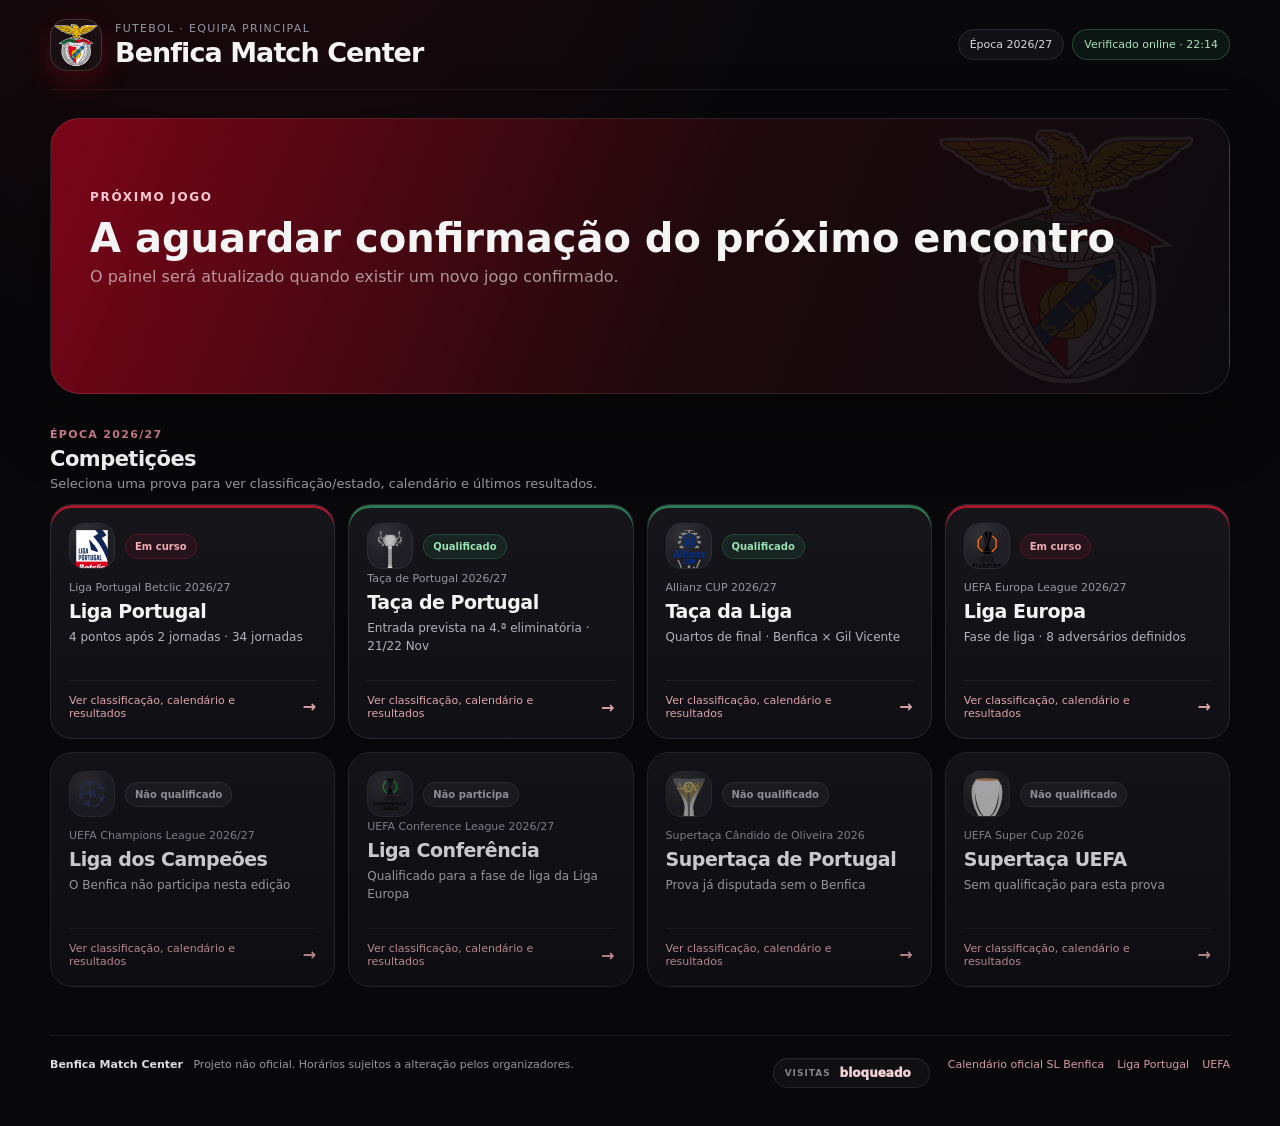
==== index.html @ e9231e80 "Ativa explicação do formato da Liga Europa" ====
<!doctype html>
<html lang="pt-PT">
<head>
  <meta charset="utf-8" />
  <meta name="viewport" content="width=device-width, initial-scale=1" />
  <meta name="theme-color" content="#b20d20" />
  <meta name="description" content="Próximo jogo, competições, classificações, calendários e resultados do SL Benfica." />
  <title>Benfica Match Center</title>
  <link rel="manifest" href="manifest.webmanifest" />
  <link rel="icon" href="icons/benfica-crest.svg" type="image/svg+xml" />
  <link rel="stylesheet" href="styles.css?v=26-europa-format" />
  <!-- GoatCounter: analytics + contador de visitas -->
  <script data-goatcounter="https://pajogusi.goatcounter.com/count" async src="https://gc.zgo.at/count.js"></script>
</head>
<body>
  <div class="app-shell">
    <header class="topbar">
      <button class="brand brand-button" id="homeButton" type="button" aria-label="Voltar ao início">
        <span class="brand-mark" aria-hidden="true"><img src="icons/benfica-crest.svg" alt="" /></span>
        <span class="brand-copy">
          <span class="eyebrow">Futebol · Equipa Principal</span>
          <strong>Benfica Match Center</strong>
        </span>
      </button>
      <div class="header-actions">
        <span class="season-chip">Época 2026/27</span>
        <span class="status-chip" id="dataStatus">Dados verificados · 28/08/2026</span>
      </div>
    </header>

    <main>
      <section id="homeView">
        <section id="nextMatchHero" class="hero-card" aria-live="polite"></section>

        <div class="section-head competition-heading">
          <div>
            <span class="section-kicker">Época 2026/27</span>
            <h2>Competições</h2>
            <p>Seleciona uma prova para ver classificação/estado, calendário e últimos resultados.</p>
          </div>
        </div>
        <section id="competitionGrid" class="competition-grid" aria-label="Competições do Benfica"></section>
      </section>

      <section id="competitionView" class="competition-view hidden" aria-live="polite">
        <button id="backButton" class="back-button" type="button">← Todas as competições</button>
        <section id="competitionHeader" class="competition-detail-header"></section>
        <nav id="detailTabs" class="detail-tabs" aria-label="Detalhes da competição">
          <button class="detail-tab active" data-detail="status" type="button">Classificação / Estado</button>
          <button class="detail-tab" data-detail="calendar" type="button">Calendário e resultados</button>
        </nav>
        <section id="competitionDetailRoot" class="detail-root"></section>
      </section>
    </main>

    <footer>
      <div>
        <strong>Benfica Match Center</strong>
        <span>Projeto não oficial. Horários sujeitos a alteração pelos organizadores.</span>
      </div>
      <div class="goatcounter-box" aria-label="Contador de visitas">
        <span class="goatcounter-label">Visitas</span>
        <strong id="goatcounter-visits" class="goatcounter-value" aria-live="polite">—</strong>
      </div>
<div class="footer-links">
        <a href="https://www.slbenfica.pt/pt-pt/futebol/calendario" target="_blank" rel="noreferrer">Calendário oficial SL Benfica</a>
        <a href="https://www.ligaportugal.pt/" target="_blank" rel="noreferrer">Liga Portugal</a>
        <a href="https://pt.uefa.com/" target="_blank" rel="noreferrer">UEFA</a>
      </div>
    </footer>
  </div>

  <script src="app.js?v=26-europa-format"></script>
  <script>
    // Canal TV confirmado em Portugal.
    (function () {
      if (typeof matches === 'undefined' || typeof renderHero !== 'function') return;

      const aarhus = matches.find(function (m) { return m.id === 'uel-2708'; });
      if (aarhus) {
        aarhus.tvPT = 'SPORT TV 5';
        aarhus.tvChecked = '26/08/2026';
        aarhus.tvSource = 'SPORT TV';
      }

      const estoril = matches.find(function (m) {
        return m.competition === 'liga' && m.date === '2026-08-31' && m.home === BENFICA;
      });
      if (estoril) {
        estoril.tvPT = 'BTV';
        estoril.tvChecked = '23/08/2026';
        estoril.tvSource = 'SL Benfica';
      }

      tvChannel = function (m) {
        return m.tvPT || m.tv || 'Por confirmar';
      };

      renderHero();
    })();
  </script>
  <script>
    (function () {
      const el = document.getElementById('goatcounter-visits');
      if (!el) return;

      const cacheKey = 'benfica-match-center-visits';
      const path = '/benfica-match-center/';
      const endpoint =
        'https://pajogusi.goatcounter.com/counter/' +
        encodeURIComponent(path) +
        '.json';

      let cached = '';
      try {
        cached = window.localStorage.getItem(cacheKey) || '';
      } catch (error) {
        cached = '';
      }

      if (cached) el.textContent = cached;

      fetch(endpoint, { cache: 'no-store' })
        .then(function (response) {
          if (!response.ok) throw new Error('GoatCounter ' + response.status);
          return response.json();
        })
        .then(function (data) {
          const count = data && data.count ? String(data.count) : '';
          if (!count) throw new Error('GoatCounter sem contagem');

          el.textContent = count;
          el.removeAttribute('title');
          el.setAttribute('aria-label', count + ' visitas');

          try {
            window.localStorage.setItem(cacheKey, count);
          } catch (error) {
            // O contador continua visível mesmo sem armazenamento local.
          }
        })
        .catch(function () {
          if (!cached) {
            el.textContent = 'bloqueado';
            el.setAttribute(
              'title',
              'O bloqueio de privacidade impediu a leitura do contador.'
            );
            el.setAttribute('aria-label', 'Contador bloqueado pelo navegador');
          }
        });
    })();
  </script>
</body>
</html>
---- styles.css ----
:root {
  color-scheme: dark;
  --bg: #08080a;
  --panel: #121216;
  --panel-2: #17171c;
  --line: #29292f;
  --text: #f4f4f5;
  --muted: #97979f;
  --red: #d71932;
  --red-2: #a80d22;
  --green: #40c97c;
  --amber: #e1ad43;
  --shadow: 0 24px 70px rgba(0,0,0,.34);
}
* { box-sizing: border-box; }
html { scroll-behavior: smooth; }
body { margin: 0; min-height: 100vh; background: radial-gradient(circle at 20% -15%, rgba(142,4,26,.18), transparent 34rem), var(--bg); color: var(--text); font-family: Inter, ui-sans-serif, system-ui, -apple-system, BlinkMacSystemFont, "Segoe UI", sans-serif; }
button, input, select { font: inherit; }
button { color: inherit; }
.app-shell { width: min(1180px, calc(100% - 34px)); margin: 0 auto; }
.hidden { display: none !important; }

.topbar { min-height: 90px; display: flex; align-items: center; justify-content: space-between; gap: 18px; border-bottom: 1px solid rgba(255,255,255,.07); }
.brand-button { border: 0; background: transparent; padding: 0; cursor: pointer; }
.brand { display: flex; gap: 13px; align-items: center; text-align: left; }
.brand-mark { width: 52px; height: 52px; border-radius: 17px; display: grid; place-items: center; font-weight: 950; font-size: 27px; background: linear-gradient(145deg, #e31b37, #970a1b); box-shadow: 0 10px 28px rgba(215,25,50,.26); border: 1px solid rgba(255,255,255,.16); }
.brand-copy { display: grid; gap: 2px; }
.brand-copy strong { font-size: clamp(19px,2.2vw,27px); letter-spacing: -.035em; }
.eyebrow { color: var(--muted); font-size: 11px; text-transform: uppercase; letter-spacing: .12em; }
.header-actions { display: flex; align-items: center; gap: 8px; }
.season-chip, .status-chip { border-radius: 999px; padding: 8px 11px; font-size: 11px; white-space: nowrap; border: 1px solid var(--line); background: var(--panel); color: #d8d8dd; }
.status-chip { color: #a9dfbd; background: rgba(64,201,124,.08); border-color: rgba(64,201,124,.2); }

main { padding: 28px 0 48px; min-height: 72vh; }
.hero-card { position: relative; overflow: hidden; min-height: 276px; border-radius: 30px; padding: clamp(22px,4vw,39px); border: 1px solid rgba(255,255,255,.1); background: linear-gradient(112deg, rgba(125,5,24,.98), rgba(31,9,14,.96) 55%, rgba(11,11,14,.98)); box-shadow: var(--shadow); }
.hero-card::after { content: "B"; position: absolute; right: 2%; top: -38%; font-size: min(42vw,410px); font-weight: 950; color: rgba(255,255,255,.035); line-height: 1; pointer-events: none; }
.hero-topline { position: relative; z-index: 1; display: flex; justify-content: space-between; align-items: center; gap: 12px; }
.hero-kicker { color: #ffc8d0; text-transform: uppercase; letter-spacing: .14em; font-size: 12px; font-weight: 850; }
.hero-comp-link { border: 1px solid rgba(255,255,255,.14); background: rgba(255,255,255,.07); color: #f5d5da; padding: 8px 11px; border-radius: 999px; cursor: pointer; font-size: 12px; font-weight: 750; }
.hero-main { position: relative; z-index: 1; display: grid; grid-template-columns: 1fr auto 1fr; align-items: center; gap: 24px; margin-top: 28px; }
.hero-team span { display: block; margin-bottom: 7px; color: #d6c6c9; text-transform: uppercase; letter-spacing: .08em; font-size: 11px; }
.hero-team strong { display: block; font-size: clamp(25px,4.2vw,43px); line-height: 1.02; letter-spacing: -.045em; }
.hero-team.away { text-align: right; }
.hero-vs { width: 65px; height: 65px; border-radius: 50%; display: grid; place-items: center; font-weight: 950; background: rgba(255,255,255,.09); border: 1px solid rgba(255,255,255,.14); }
.hero-info { position: relative; z-index: 1; display: flex; flex-wrap: wrap; gap: 8px; margin-top: 28px; }
.hero-pill { padding: 9px 12px; border-radius: 999px; border: 1px solid rgba(255,255,255,.12); background: rgba(0,0,0,.18); color: #e8dfe1; font-size: 12px; }

.section-head { display: flex; align-items: end; justify-content: space-between; gap: 18px; margin: 30px 0 13px; }
.competition-heading { margin-top: 34px; }
.section-kicker, .panel-kicker { display: block; color: #d98290; text-transform: uppercase; letter-spacing: .12em; font-size: 11px; font-weight: 800; margin-bottom: 6px; }
.section-head h2 { margin: 0; font-size: 21px; letter-spacing: -.025em; }
.section-head p { margin: 5px 0 0; color: var(--muted); font-size: 13px; }

.competition-grid { display: grid; grid-template-columns: repeat(4,1fr); gap: 13px; }
.competition-card { min-height: 235px; border: 1px solid var(--line); border-radius: 22px; background: linear-gradient(180deg,#15151a,#101014); padding: 18px; text-align: left; cursor: pointer; display: flex; flex-direction: column; justify-content: space-between; transition: transform .18s ease, border-color .18s ease, background .18s ease; }
.competition-card:hover { transform: translateY(-3px); border-color: #46464e; background: #17171d; }
.competition-card.active { box-shadow: inset 0 3px 0 rgba(215,25,50,.75); }
.competition-card.qualified { box-shadow: inset 0 3px 0 rgba(64,201,124,.55); }
.competition-card.pending { box-shadow: inset 0 3px 0 rgba(225,173,67,.55); }
.competition-card.out { opacity: .82; }
.competition-card-top { display: flex; align-items: center; justify-content: space-between; gap: 10px; }
.comp-icon, .detail-icon { width: 46px; height: 46px; border-radius: 15px; display: grid; place-items: center; background: #202026; border: 1px solid #2d2d34; font-size: 21px; }
.status-badge { display: inline-flex; width: fit-content; padding: 6px 9px; border-radius: 999px; font-size: 10px; font-weight: 850; border: 1px solid rgba(215,25,50,.24); color: #efabb5; background: rgba(215,25,50,.10); }
.status-badge.qualified { color: #98e2b4; background: rgba(64,201,124,.09); border-color: rgba(64,201,124,.22); }
.status-badge.pending { color: #e8ca8d; background: rgba(225,173,67,.09); border-color: rgba(225,173,67,.22); }
.status-badge.out { color: #aaaab1; background: rgba(150,150,160,.08); border-color: rgba(150,150,160,.18); }
.comp-subtitle { display: block; margin-bottom: 6px; color: var(--muted); font-size: 11px; }
.competition-card h3 { margin: 0; font-size: 19px; letter-spacing: -.025em; }
.competition-card p { margin: 7px 0 0; color: #b3b3ba; font-size: 12px; line-height: 1.45; }
.card-link { display: flex; align-items: center; justify-content: space-between; gap: 10px; color: #e0a4ad; font-size: 11px; margin-top: 22px; border-top: 1px solid rgba(255,255,255,.06); padding-top: 13px; }
.card-link b { font-size: 16px; }

.back-button { border: 0; background: transparent; color: #dca1aa; padding: 0; margin: 0 0 18px; cursor: pointer; font-weight: 750; font-size: 13px; }
.competition-detail-header { display: grid; grid-template-columns: auto 1fr auto; align-items: center; gap: 18px; padding: 23px; border: 1px solid var(--line); border-radius: 23px; background: var(--panel); }
.detail-icon { width: 58px; height: 58px; font-size: 27px; }
.detail-title-copy > span { color: var(--muted); font-size: 11px; }
.detail-title-copy h1 { margin: 3px 0 9px; font-size: clamp(25px,4vw,37px); letter-spacing: -.045em; }
.detail-status-line { display: flex; align-items: center; gap: 10px; color: #aaaab2; font-size: 12px; flex-wrap: wrap; }
.source-button { text-decoration: none; color: #ddd; border: 1px solid var(--line); border-radius: 12px; padding: 10px 12px; background: #18181d; font-size: 11px; white-space: nowrap; }
.source-button:hover { border-color: #45454d; }
.detail-tabs { display: flex; gap: 8px; margin: 17px 0 0; overflow-x: auto; scrollbar-width: none; }
.detail-tabs::-webkit-scrollbar { display:none; }
.detail-tab { border: 1px solid transparent; background: transparent; color: var(--muted); border-radius: 12px; padding: 10px 13px; cursor: pointer; font-weight: 750; font-size: 12px; white-space: nowrap; }
.detail-tab.active { color: white; background: #18181d; border-color: var(--line); }
.detail-root { margin-top: 5px; }

.status-panel { margin-top: 18px; border-radius: 21px; padding: 22px; border: 1px solid var(--line); background: linear-gradient(120deg,rgba(215,25,50,.08),#121216 52%); }
.status-panel.qualified { background: linear-gradient(120deg,rgba(64,201,124,.07),#121216 52%); }
.status-panel.pending { background: linear-gradient(120deg,rgba(225,173,67,.07),#121216 52%); }
.status-panel.out { background: linear-gradient(120deg,rgba(150,150,160,.05),#121216 52%); }
.status-panel h2 { margin: 0; font-size: 22px; }
.status-panel p { margin: 8px 0 0; color: #b8b8bf; line-height: 1.55; font-size: 13px; max-width: 850px; }

.table-wrap { overflow-x: auto; border: 1px solid var(--line); border-radius: 18px; background: var(--panel); }
.standings-table { width: 100%; border-collapse: collapse; min-width: 720px; }
.standings-table th, .standings-table td { padding: 11px 12px; border-bottom: 1px solid rgba(255,255,255,.055); text-align: center; font-size: 12px; }
.standings-table th { color: var(--muted); font-size: 10px; text-transform: uppercase; letter-spacing: .06em; background: #0f0f13; }
.standings-table th:nth-child(2), .standings-table td:nth-child(2) { text-align: left; }
.standings-table tbody tr:last-child td { border-bottom: 0; }
.standings-table .benfica-row { background: rgba(215,25,50,.10); }
.standings-table .benfica-row td:nth-child(2) { color: white; font-weight: 900; }

.stage-list { display: grid; gap: 9px; }
.stage-row { display: grid; grid-template-columns: 38px 1fr; gap: 12px; align-items: center; border: 1px solid var(--line); background: var(--panel); border-radius: 16px; padding: 13px; }
.stage-index { width: 34px; height: 34px; border-radius: 12px; display: grid; place-items: center; color: #e39ca7; background: rgba(215,25,50,.09); font-weight: 900; font-size: 11px; }
.stage-row strong { display: block; font-size: 13px; }
.stage-row div span { display: block; margin-top: 3px; color: var(--muted); font-size: 12px; }

.match-list { display: grid; gap: 9px; }
.match-card { border: 1px solid var(--line); border-radius: 18px; background: var(--panel); padding: 15px; }
.match-meta, .match-bottom { display: flex; justify-content: space-between; align-items: center; gap: 12px; color: var(--muted); font-size: 11px; }
.match-teams { display: grid; grid-template-columns: 1fr auto 1fr; align-items: center; gap: 13px; margin: 16px 0 13px; }
.match-teams strong { font-size: clamp(14px,2vw,17px); }
.match-teams .right { text-align: right; }
.benfica-team { color: #fff; }
.score { min-width: 74px; text-align: center; font-size: 20px; font-weight: 950; }
.score.pending { font-size: 12px; color: var(--muted); }
.match-bottom { border-top: 1px solid rgba(255,255,255,.06); padding-top: 11px; }
.result-badge, .future-badge { border-radius: 999px; padding: 5px 8px; font-size: 10px; font-weight: 850; }
.result-badge.W { color: #92dfaf; background: rgba(64,201,124,.1); }
.result-badge.D { color: #edcb84; background: rgba(225,173,67,.1); }
.result-badge.L { color: #eda1aa; background: rgba(215,25,50,.11); }
.future-badge { color: #c9c9cf; background: #1d1d23; }

.empty-state { display: flex; flex-direction: column; gap: 5px; padding: 35px 22px; text-align: center; border: 1px dashed #35353c; border-radius: 18px; color: var(--muted); }
.empty-state strong { color: #d4d4d8; }
.empty-state.large { margin-top: 20px; padding: 55px 24px; }

footer { border-top: 1px solid rgba(255,255,255,.07); padding: 22px 0 38px; display: flex; justify-content: space-between; gap: 18px; color: var(--muted); font-size: 11px; }
footer strong { color: #ddd; margin-right: 7px; }
.footer-links { display: flex; gap: 13px; flex-wrap: wrap; }
.footer-links a { color: #d69aa4; text-decoration: none; }
.footer-links a:hover { text-decoration: underline; }

@media (max-width: 980px) { .competition-grid { grid-template-columns: repeat(2,1fr); } }
@media (max-width: 700px) {
  .app-shell { width: min(100% - 18px,1180px); }
  .topbar { min-height: 78px; }
  .status-chip { display: none; }
  .brand-mark { width: 44px; height: 44px; border-radius: 14px; font-size: 22px; }
  .hero-card { border-radius: 23px; min-height: 0; }
  .hero-main { grid-template-columns: 1fr; gap: 8px; }
  .hero-team.away { text-align: left; }
  .hero-vs { width: auto; height: auto; justify-content: start; border: 0; background: transparent; color: #e89eaa; }
  .competition-grid { grid-template-columns: 1fr; }
  .competition-card { min-height: 205px; }
  .competition-detail-header { grid-template-columns: auto 1fr; padding: 17px; }
  .source-button { grid-column: 1 / -1; width: fit-content; }
  .match-teams { grid-template-columns: 1fr auto 1fr; gap: 7px; }
  .score { min-width: 54px; }
  footer { flex-direction: column; }
}


/* BENFICA CREST PATCH v1 */
.brand-mark {
  background: rgba(255,255,255,.04);
  padding: 4px;
  overflow: visible;
}
.brand-mark img {
  width: 100%;
  height: 100%;
  display: block;
  object-fit: contain;
  filter: drop-shadow(0 6px 10px rgba(0,0,0,.28));
}

.hero-card::after {
  content: "";
  width: min(28vw, 255px);
  height: min(28vw, 255px);
  right: 3%;
  top: 50%;
  transform: translateY(-50%);
  background: url("icons/benfica-crest.svg") center / contain no-repeat;
  opacity: .075;
  font-size: 0;
}

.hero-team-name {
  display: flex;
  align-items: center;
  gap: 12px;
}
.hero-team.away .hero-team-name {
  justify-content: flex-end;
}
.hero-team-crest {
  width: clamp(44px, 6vw, 64px);
  height: clamp(44px, 6vw, 64px);
  flex: 0 0 auto;
  object-fit: contain;
  filter: drop-shadow(0 8px 16px rgba(0,0,0,.25));
}

.team-cell {
  display: flex;
  align-items: center;
  gap: 7px;
  min-width: 0;
}
.team-cell.right {
  justify-content: flex-end;
}
.mini-team-crest {
  width: 25px;
  height: 25px;
  flex: 0 0 25px;
  object-fit: contain;
}
.table-team {
  display: inline-flex;
  align-items: center;
  gap: 8px;
}
.table-team .mini-team-crest {
  width: 23px;
  height: 23px;
  flex-basis: 23px;
}

@media (max-width: 700px) {
  .hero-team.away .hero-team-name {
    justify-content: flex-start;
  }
  .hero-card::after {
    width: 180px;
    height: 180px;
    right: -25px;
    top: 56%;
    opacity: .06;
  }
}


/* ALL CLUB CRESTS PATCH v1 */
.hero-team-name {
  display: flex;
  align-items: center;
  gap: 12px;
}
.hero-team.away .hero-team-name {
  justify-content: flex-end;
}
.hero-team-crest {
  width: clamp(44px, 6vw, 64px);
  height: clamp(44px, 6vw, 64px);
  flex: 0 0 auto;
  object-fit: contain;
  filter: drop-shadow(0 7px 14px rgba(0,0,0,.28));
}
.team-cell {
  display: flex;
  align-items: center;
  gap: 8px;
  min-width: 0;
}
.team-cell.right {
  justify-content: flex-end;
}
.mini-team-crest {
  width: 26px;
  height: 26px;
  flex: 0 0 26px;
  object-fit: contain;
}
.table-team {
  display: inline-flex;
  align-items: center;
  gap: 8px;
}
.standings-table .mini-team-crest {
  width: 24px;
  height: 24px;
  flex-basis: 24px;
}
@media (max-width: 700px) {
  .hero-team.away .hero-team-name { justify-content: flex-start; }
  .mini-team-crest { width: 22px; height: 22px; flex-basis: 22px; }
}


/* COMPETITION LOGOS PATCH v3 */
.comp-icon,
.detail-icon {
  overflow: hidden;
  padding: 6px;
  background:
    radial-gradient(circle at 35% 25%, rgba(255,255,255,.09), transparent 55%),
    #202026;
}
.competition-logo,
.detail-competition-logo {
  width: 100%;
  height: 100%;
  display: block;
  object-fit: contain;
  filter: drop-shadow(0 5px 9px rgba(0,0,0,.28));
}
.detail-icon { padding: 7px; }
.competition-card.out .competition-logo {
  filter: grayscale(.18) opacity(.78) drop-shadow(0 4px 8px rgba(0,0,0,.24));
}
.competition-logo { transition: transform .18s ease; }
.competition-card:hover .competition-logo { transform: scale(1.05); }
@media (max-width: 700px) {
  .comp-icon { width: 50px; height: 50px; }
  .detail-icon { width: 58px; height: 58px; }
}

/* NEXT MATCH PROFESSIONAL PANEL V2 */
.next-topline { align-items: flex-start; }
.next-topline > div:first-child { display: grid; gap: 4px; }
.next-season-label { color: rgba(255,255,255,.55); font-size: 11px; letter-spacing: .035em; }
.next-comp-link { display: inline-flex; align-items: center; gap: 9px; }
.next-comp-link .next-competition-logo { width: 25px; height: 25px; }
.next-comp-link b { font-size: 15px; font-weight: 900; }
.next-match-board { position: relative; z-index: 1; display: grid; grid-template-columns: minmax(0,1fr) minmax(190px,240px) minmax(0,1fr); align-items: center; gap: clamp(18px,4vw,46px); margin-top: 28px; }
.next-team { min-width: 0; display: flex; flex-direction: column; align-items: center; text-align: center; }
.next-team-role { margin-bottom: 11px; color: rgba(255,255,255,.55); text-transform: uppercase; letter-spacing: .13em; font-size: 10px; font-weight: 850; }
.next-crest-shell { width: clamp(82px,9vw,112px); height: clamp(82px,9vw,112px); display: grid; place-items: center; margin-bottom: 15px; }
.next-club-crest { width: 100%; height: 100%; object-fit: contain; filter: drop-shadow(0 12px 20px rgba(0,0,0,.32)); }
.next-team strong { max-width: 100%; font-size: clamp(22px,3.1vw,35px); line-height: 1.05; letter-spacing: -.035em; overflow-wrap: anywhere; }
.next-center { display: flex; flex-direction: column; align-items: center; text-align: center; min-width: 0; }
.next-center-competition { min-height: 45px; display: flex; align-items: center; justify-content: center; gap: 9px; color: rgba(255,255,255,.68); font-size: 10px; text-transform: uppercase; letter-spacing: .075em; font-weight: 780; }
.next-center-competition .next-competition-logo { width: 38px; height: 38px; }
.next-competition-logo { display: block; object-fit: contain; flex: 0 0 auto; }
.next-match-date { display: block; margin-top: 12px; color: #f3d7dc; font-size: 12px; font-weight: 750; text-transform: capitalize; }
.next-kickoff { margin-top: 3px; font-size: clamp(32px,5vw,52px); line-height: 1; font-weight: 950; letter-spacing: -.055em; }
.next-match-note { margin-top: 7px; color: rgba(255,255,255,.58); font-size: 10px; }
.next-vs { margin-top: 16px; padding: 6px 11px; border-radius: 999px; border: 1px solid rgba(255,255,255,.13); background: rgba(0,0,0,.18); color: rgba(255,255,255,.72); font-size: 10px; font-weight: 900; letter-spacing: .12em; }
.next-round { margin-top: 10px; color: rgba(255,255,255,.64); font-size: 11px; line-height: 1.35; }
.next-match-meta { position: relative; z-index: 1; display: grid; grid-template-columns: 1.35fr 1fr .7fr .8fr; margin-top: 30px; border: 1px solid rgba(255,255,255,.10); border-radius: 17px; background: rgba(4,4,7,.22); overflow: hidden; backdrop-filter: blur(8px); }
.next-meta-item { min-width: 0; padding: 13px 15px; border-right: 1px solid rgba(255,255,255,.08); }
.next-meta-item:last-child { border-right: 0; }
.next-meta-item span { display: block; margin-bottom: 5px; color: rgba(255,255,255,.47); font-size: 9px; text-transform: uppercase; letter-spacing: .12em; font-weight: 800; }
.next-meta-item strong { display: block; color: #f2ebec; font-size: 12px; line-height: 1.35; overflow-wrap: anywhere; }
.next-meta-countdown strong { color: #ffd2d8; }
.hero-empty-professional { position: relative; z-index: 1; padding: 28px 0; }
.hero-empty-professional h2 { margin: 10px 0 6px; font-size: clamp(25px,4vw,40px); }
.hero-empty-professional p { margin: 0; color: rgba(255,255,255,.58); }

@media (max-width: 780px) {
  .next-match-board { grid-template-columns: 1fr 100px 1fr; gap: 10px; }
  .next-crest-shell { width: 72px; height: 72px; }
  .next-team strong { font-size: clamp(17px,5vw,24px); }
  .next-center-competition span { display: none; }
  .next-center-competition .next-competition-logo { width: 32px; height: 32px; }
  .next-kickoff { font-size: 31px; }
  .next-match-date { font-size: 10px; line-height: 1.35; }
  .next-match-meta { grid-template-columns: 1fr 1fr; }
  .next-meta-item { border-bottom: 1px solid rgba(255,255,255,.08); }
  .next-meta-item:nth-child(2) { border-right: 0; }
  .next-meta-item:nth-child(3), .next-meta-item:nth-child(4) { border-bottom: 0; }
}

@media (max-width: 520px) {
  .next-comp-link { max-width: 58%; }
  .next-comp-link span { overflow: hidden; text-overflow: ellipsis; white-space: nowrap; }
  .next-match-board { grid-template-columns: 1fr 78px 1fr; margin-top: 22px; }
  .next-crest-shell { width: 58px; height: 58px; margin-bottom: 10px; }
  .next-team-role { margin-bottom: 7px; font-size: 8px; }
  .next-team strong { font-size: 16px; }
  .next-center-competition { min-height: 30px; }
  .next-center-competition .next-competition-logo { width: 27px; height: 27px; }
  .next-match-date { margin-top: 8px; font-size: 9px; }
  .next-kickoff { font-size: 27px; }
  .next-vs { margin-top: 11px; }
  .next-round { font-size: 9px; }
  .next-match-meta { margin-top: 23px; }
  .next-meta-item { padding: 11px 10px; }
}


/* TV + AGGREGATE PATCH v1 */
.next-meta-tv strong {
  color: #fff;
}

.next-meta-aggregate strong {
  color: #ffd2d8;
  font-weight: 900;
}

@media (max-width: 780px) {
  .next-meta-tv strong,
  .next-meta-aggregate strong {
    font-size: 12px;
  }
}


/* DYNAMIC COUNTDOWN PATCH v1 */
.next-meta-countdown strong {
  font-variant-numeric: tabular-nums;
  white-space: nowrap;
  letter-spacing: .01em;
}


/* AUTO ONLINE REFRESH STATUS V1 */
#dataStatus[data-online-mode="loading"] {
  opacity: .68;
}

#dataStatus[data-online-mode="ok"] {
  border-color: rgba(114, 207, 151, .25);
}

#dataStatus[data-online-mode="error"] {
  opacity: .72;
}




/* GOATCOUNTER COMPACT V2 */
.goatcounter-box {
  display: inline-flex;
  align-items: center;
  gap: 9px;
  margin-left: auto;
  padding: 7px 11px;
  min-height: 30px;
  border: 1px solid rgba(255,255,255,.09);
  border-radius: 999px;
  background: rgba(255,255,255,.035);
  box-shadow: inset 0 1px 0 rgba(255,255,255,.025);
  white-space: nowrap;
}

.goatcounter-label {
  color: rgba(255,255,255,.48);
  font-size: 9px;
  font-weight: 850;
  letter-spacing: .11em;
  text-transform: uppercase;
}

.goatcounter-value {
  min-width: 14px;
  color: #f2d1d6;
  font-size: 12px;
  font-weight: 950;
  line-height: 1;
  font-variant-numeric: tabular-nums;
}

@media (max-width: 760px) {
  .goatcounter-box {
    margin-left: 0;
    align-self: flex-start;
  }
}


/* FINAL RESULT TICKER V1 */
.result-ticker {
  position: relative;
  overflow: hidden;
  margin: 0 0 28px;
  border: 1px solid rgba(244, 63, 94, .28);
  border-radius: 12px;
  background: linear-gradient(90deg, rgba(153, 0, 30, .96), rgba(50, 7, 18, .96));
  box-shadow: 0 14px 34px rgba(0, 0, 0, .22);
  color: #fff;
}

.result-ticker::before,
.result-ticker::after {
  content: '';
  position: absolute;
  z-index: 2;
  top: 0;
  bottom: 0;
  width: 42px;
  pointer-events: none;
}

.result-ticker::before {
  left: 0;
  background: linear-gradient(90deg, rgba(105, 0, 22, 1), transparent);
}

.result-ticker::after {
  right: 0;
  background: linear-gradient(270deg, rgba(50, 7, 18, 1), transparent);
}

.result-ticker-track {
  display: flex;
  width: max-content;
  min-width: 100%;
  padding: 11px 0;
  animation: final-result-scroll 22s linear infinite;
  will-change: transform;
}

.result-ticker-item {
  flex: none;
  padding-right: 72px;
  color: #fff5f6;
  font-size: 13px;
  font-weight: 850;
  letter-spacing: .04em;
  white-space: nowrap;
}

@keyframes final-result-scroll {
  from { transform: translateX(0); }
  to { transform: translateX(-50%); }
}

@media (max-width: 760px) {
  .result-ticker {
    margin-bottom: 20px;
    border-radius: 10px;
  }

  .result-ticker-track {
    animation-duration: 18s;
  }

  .result-ticker-item {
    padding-right: 54px;
    font-size: 12px;
  }
}

@media (prefers-reduced-motion: reduce) {
  .result-ticker-track {
    animation: none;
    width: auto;
    padding: 10px 14px;
  }

  .result-ticker-item {
    white-space: normal;
  }

  .result-ticker-item[aria-hidden="true"] {
    display: none;
  }
}


/* EUROPA LEAGUE DRAW TICKER V1 */
.draw-ticker {
  margin-top: -10px;
  border-color: rgba(245, 158, 11, .3);
  background: linear-gradient(90deg, rgba(95, 42, 5, .98), rgba(43, 18, 5, .98));
}

.draw-ticker::before {
  background: linear-gradient(90deg, rgba(95, 42, 5, 1), transparent);
}

.draw-ticker::after {
  background: linear-gradient(270deg, rgba(43, 18, 5, 1), transparent);
}

.result-ticker-link {
  color: inherit;
  text-decoration: none;
}

.result-ticker-link:hover,
.result-ticker-link:focus-visible {
  color: #fff;
  text-decoration: underline;
}


/* Keep the score and draw tickers moving in Opera, even when the
   browser inherits the operating system's reduced-motion preference. */
@media (prefers-reduced-motion: reduce) {
  .result-ticker-track {
    animation: final-result-scroll 24s linear infinite;
    width: max-content;
    padding: 11px 0;
  }

  .result-ticker-item {
    white-space: nowrap;
  }

  .result-ticker-item[aria-hidden="true"] {
    display: block;
  }
}


/* EUROPA LEAGUE OPPONENTS TABLE V1 */
.europa-fixtures-table .standings-table {
  min-width: 560px;
}

.europa-fixtures-table .fixture-date {
  font-weight: 750;
  color: #f4f4f6;
  white-space: nowrap;
}

.fixture-location {
  display: inline-flex;
  align-items: center;
  justify-content: center;
  min-width: 54px;
  padding: 5px 9px;
  border-radius: 999px;
  font-size: 11px;
  font-weight: 850;
}

.fixture-location.home {
  color: #86efac;
  background: rgba(34, 197, 94, .12);
  border: 1px solid rgba(34, 197, 94, .25);
}

.fixture-location.away {
  color: #fdba74;
  background: rgba(249, 115, 22, .12);
  border: 1px solid rgba(249, 115, 22, .25);
}


/* EUROPA LEAGUE FORMAT NOTE V1 */
.europa-format-note {
  margin-top: 22px;
  padding: 22px;
  border: 1px solid rgba(245, 158, 11, .24);
  border-radius: 18px;
  background: linear-gradient(145deg, rgba(80, 35, 7, .45), rgba(18, 18, 23, .96));
}

.europa-format-heading span {
  display: block;
  margin-bottom: 5px;
  color: #fbbf24;
  font-size: 10px;
  font-weight: 900;
  letter-spacing: .1em;
  text-transform: uppercase;
}

.europa-format-heading h3 {
  margin: 0;
  color: #fff;
  font-size: 20px;
}

.europa-format-steps {
  display: grid;
  gap: 10px;
  margin: 18px 0 16px;
  padding: 0;
  list-style: none;
}

.europa-format-steps li {
  display: grid;
  grid-template-columns: 34px 1fr;
  gap: 12px;
  align-items: start;
  padding: 13px;
  border: 1px solid rgba(255, 255, 255, .07);
  border-radius: 13px;
  background: rgba(5, 5, 8, .38);
}

.format-step-number {
  display: grid;
  width: 30px;
  height: 30px;
  place-items: center;
  border-radius: 50%;
  color: #1b0d00;
  background: #f59e0b;
  font-size: 12px;
  font-weight: 950;
}

.europa-format-steps strong {
  display: block;
  color: #fff;
  font-size: 13px;
}

.europa-format-steps p {
  margin: 4px 0 0;
  color: var(--muted);
  font-size: 12px;
  line-height: 1.55;
}

.europa-format-source {
  color: #fbbf24;
  font-size: 11px;
  font-weight: 800;
  text-decoration: none;
}

.europa-format-source:hover,
.europa-format-source:focus-visible {
  color: #fff;
  text-decoration: underline;
}

@media (max-width: 560px) {
  .europa-format-note {
    padding: 16px;
  }

  .europa-format-steps li {
    grid-template-columns: 30px 1fr;
    gap: 10px;
    padding: 11px;
  }
}
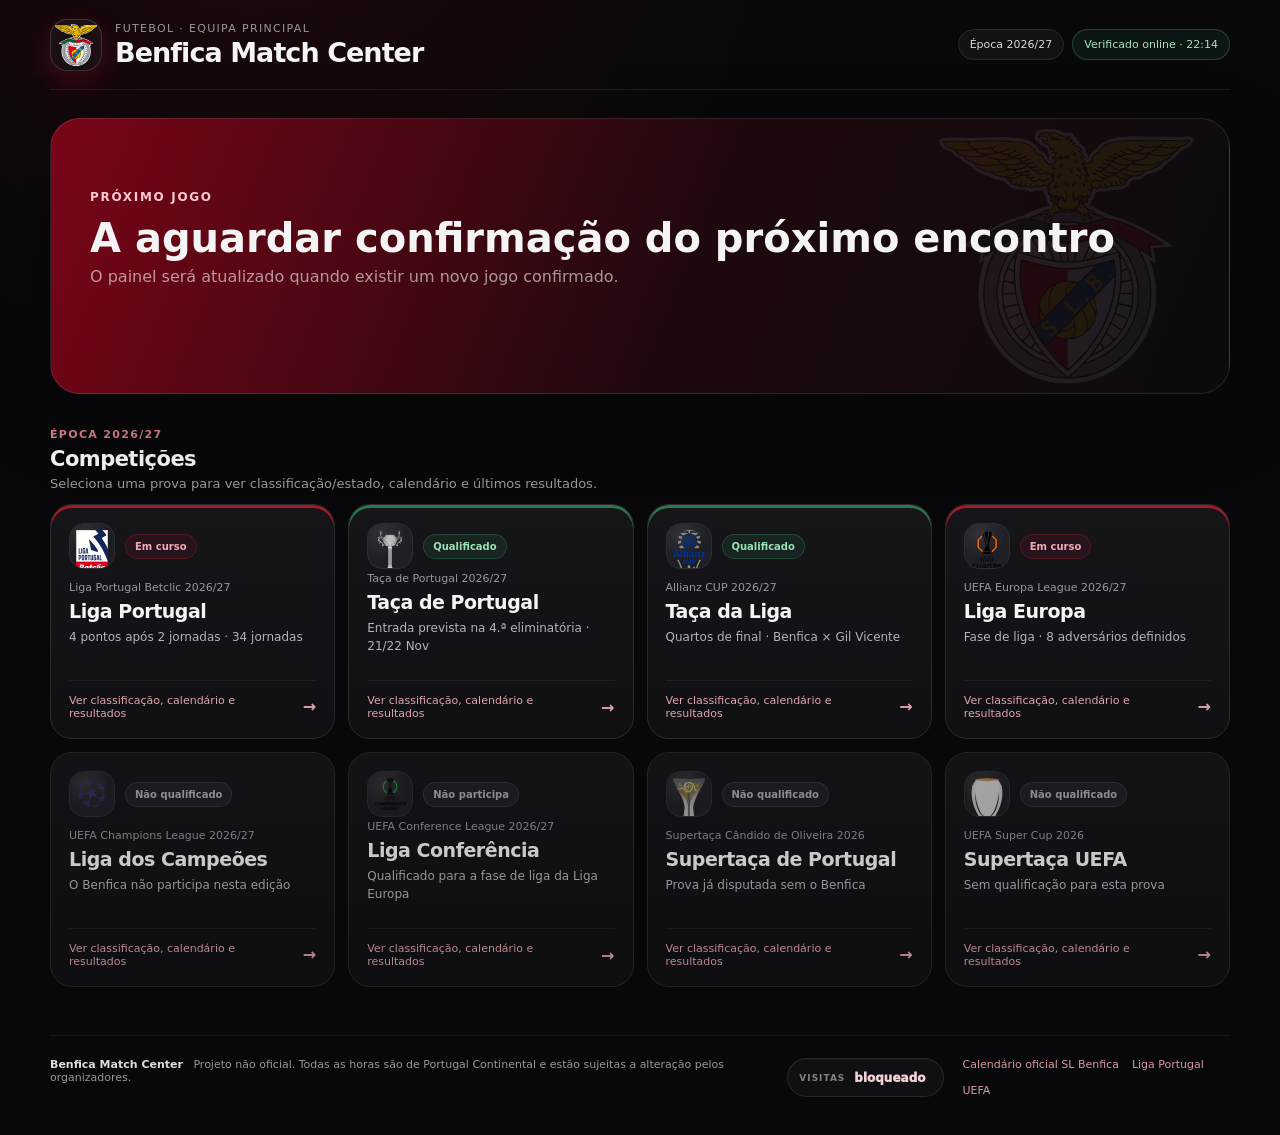
==== commit 7c7f29b4: "Clarifica que os horários são de Portugal" ====
--- a/index.html
+++ b/index.html
@@ -8,7 +8,7 @@
   <title>Benfica Match Center</title>
   <link rel="manifest" href="manifest.webmanifest" />
   <link rel="icon" href="icons/benfica-crest.svg" type="image/svg+xml" />
-  <link rel="stylesheet" href="styles.css?v=26-europa-format" />
+  <link rel="stylesheet" href="styles.css?v=27-portugal-time" />
   <!-- GoatCounter: analytics + contador de visitas -->
   <script data-goatcounter="https://pajogusi.goatcounter.com/count" async src="https://gc.zgo.at/count.js"></script>
 </head>
@@ -56,7 +56,7 @@
     <footer>
       <div>
         <strong>Benfica Match Center</strong>
-        <span>Projeto não oficial. Horários sujeitos a alteração pelos organizadores.</span>
+        <span>Projeto não oficial. Todas as horas são de Portugal Continental e estão sujeitas a alteração pelos organizadores.</span>
       </div>
       <div class="goatcounter-box" aria-label="Contador de visitas">
         <span class="goatcounter-label">Visitas</span>
@@ -70,7 +70,7 @@
     </footer>
   </div>
 
-  <script src="app.js?v=26-europa-format"></script>
+  <script src="app.js?v=27-portugal-time"></script>
   <script>
     // Canal TV confirmado em Portugal.
     (function () {
--- a/styles.css
+++ b/styles.css
@@ -719,3 +719,15 @@
     padding: 11px;
   }
 }
+
+
+/* PORTUGAL TIME LABEL V1 */
+.next-kickoff-zone {
+  display: block;
+  margin-top: -4px;
+  color: #fca5a5;
+  font-size: 10px;
+  font-weight: 850;
+  letter-spacing: .05em;
+  text-transform: uppercase;
+}
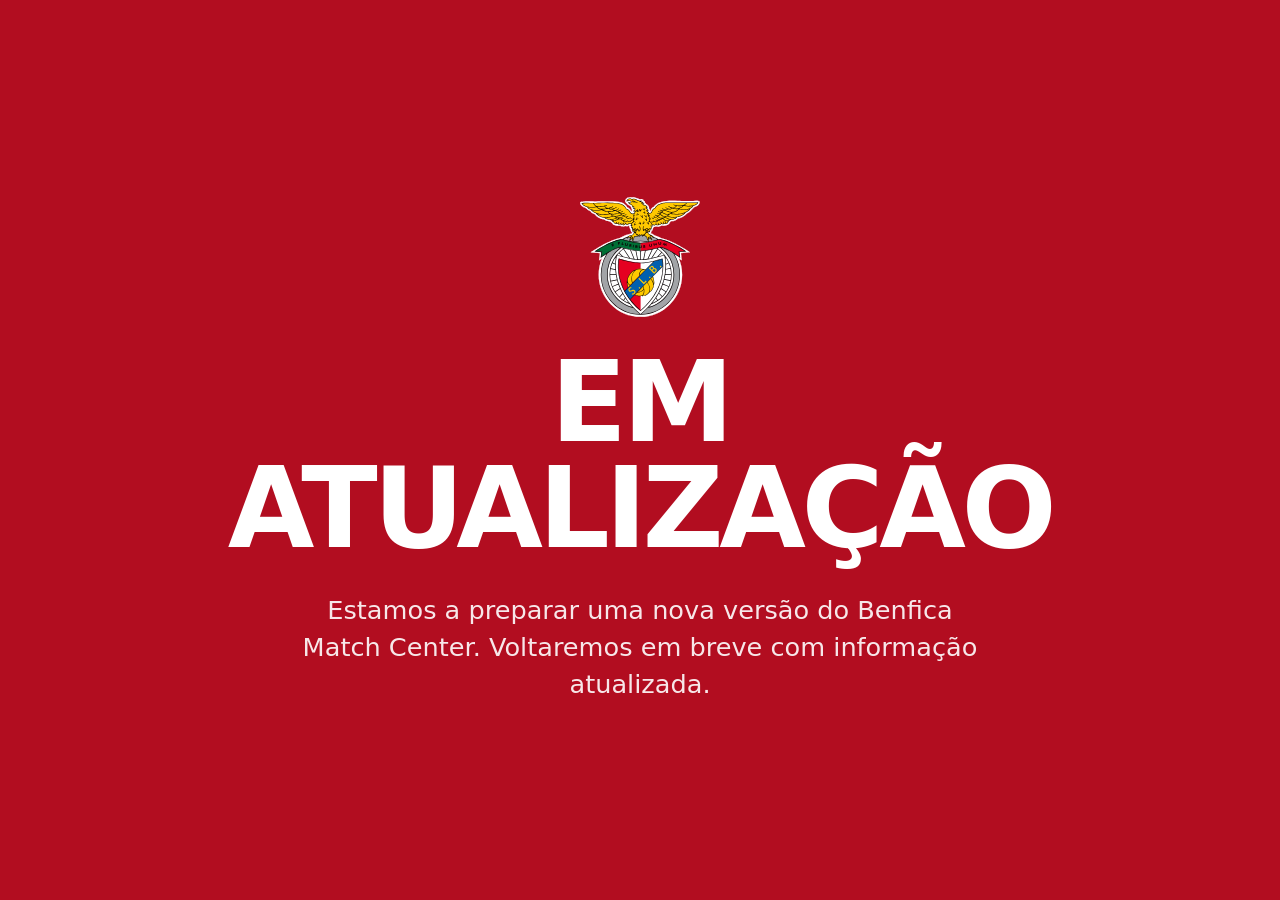
==== commit 2a6d854d: "Temporarily show update notice on Match Center" ====
--- a/index.html
+++ b/index.html
@@ -4,152 +4,45 @@
   <meta charset="utf-8" />
   <meta name="viewport" content="width=device-width, initial-scale=1" />
   <meta name="theme-color" content="#b20d20" />
-  <meta name="description" content="Próximo jogo, competições, classificações, calendários e resultados do SL Benfica." />
-  <title>Benfica Match Center</title>
-  <link rel="manifest" href="manifest.webmanifest" />
+  <meta name="description" content="Benfica Match Center em atualização." />
+  <title>Benfica Match Center · Em atualização</title>
   <link rel="icon" href="icons/benfica-crest.svg" type="image/svg+xml" />
-  <link rel="stylesheet" href="styles.css?v=27-portugal-time" />
-  <!-- GoatCounter: analytics + contador de visitas -->
-  <script data-goatcounter="https://pajogusi.goatcounter.com/count" async src="https://gc.zgo.at/count.js"></script>
+  <style>
+    * { box-sizing: border-box; }
+    html, body { margin: 0; min-height: 100%; }
+    body {
+      min-height: 100vh;
+      display: grid;
+      place-items: center;
+      padding: 24px;
+      background: #b20d20;
+      color: #fff;
+      font-family: system-ui, -apple-system, BlinkMacSystemFont, "Segoe UI", sans-serif;
+      text-align: center;
+    }
+    main { max-width: 850px; }
+    img { width: 120px; height: 120px; margin-bottom: 28px; }
+    h1 {
+      margin: 0;
+      font-size: clamp(3rem, 10vw, 7rem);
+      line-height: .95;
+      letter-spacing: -.04em;
+      text-transform: uppercase;
+    }
+    p {
+      margin: 30px auto 0;
+      max-width: 680px;
+      font-size: clamp(1.1rem, 3vw, 1.6rem);
+      line-height: 1.45;
+      opacity: .9;
+    }
+  </style>
 </head>
 <body>
-  <div class="app-shell">
-    <header class="topbar">
-      <button class="brand brand-button" id="homeButton" type="button" aria-label="Voltar ao início">
-        <span class="brand-mark" aria-hidden="true"><img src="icons/benfica-crest.svg" alt="" /></span>
-        <span class="brand-copy">
-          <span class="eyebrow">Futebol · Equipa Principal</span>
-          <strong>Benfica Match Center</strong>
-        </span>
-      </button>
-      <div class="header-actions">
-        <span class="season-chip">Época 2026/27</span>
-        <span class="status-chip" id="dataStatus">Dados verificados · 28/08/2026</span>
-      </div>
-    </header>
-
-    <main>
-      <section id="homeView">
-        <section id="nextMatchHero" class="hero-card" aria-live="polite"></section>
-
-        <div class="section-head competition-heading">
-          <div>
-            <span class="section-kicker">Época 2026/27</span>
-            <h2>Competições</h2>
-            <p>Seleciona uma prova para ver classificação/estado, calendário e últimos resultados.</p>
-          </div>
-        </div>
-        <section id="competitionGrid" class="competition-grid" aria-label="Competições do Benfica"></section>
-      </section>
-
-      <section id="competitionView" class="competition-view hidden" aria-live="polite">
-        <button id="backButton" class="back-button" type="button">← Todas as competições</button>
-        <section id="competitionHeader" class="competition-detail-header"></section>
-        <nav id="detailTabs" class="detail-tabs" aria-label="Detalhes da competição">
-          <button class="detail-tab active" data-detail="status" type="button">Classificação / Estado</button>
-          <button class="detail-tab" data-detail="calendar" type="button">Calendário e resultados</button>
-        </nav>
-        <section id="competitionDetailRoot" class="detail-root"></section>
-      </section>
-    </main>
-
-    <footer>
-      <div>
-        <strong>Benfica Match Center</strong>
-        <span>Projeto não oficial. Todas as horas são de Portugal Continental e estão sujeitas a alteração pelos organizadores.</span>
-      </div>
-      <div class="goatcounter-box" aria-label="Contador de visitas">
-        <span class="goatcounter-label">Visitas</span>
-        <strong id="goatcounter-visits" class="goatcounter-value" aria-live="polite">—</strong>
-      </div>
-<div class="footer-links">
-        <a href="https://www.slbenfica.pt/pt-pt/futebol/calendario" target="_blank" rel="noreferrer">Calendário oficial SL Benfica</a>
-        <a href="https://www.ligaportugal.pt/" target="_blank" rel="noreferrer">Liga Portugal</a>
-        <a href="https://pt.uefa.com/" target="_blank" rel="noreferrer">UEFA</a>
-      </div>
-    </footer>
-  </div>
-
-  <script src="app.js?v=27-portugal-time"></script>
-  <script>
-    // Canal TV confirmado em Portugal.
-    (function () {
-      if (typeof matches === 'undefined' || typeof renderHero !== 'function') return;
-
-      const aarhus = matches.find(function (m) { return m.id === 'uel-2708'; });
-      if (aarhus) {
-        aarhus.tvPT = 'SPORT TV 5';
-        aarhus.tvChecked = '26/08/2026';
-        aarhus.tvSource = 'SPORT TV';
-      }
-
-      const estoril = matches.find(function (m) {
-        return m.competition === 'liga' && m.date === '2026-08-31' && m.home === BENFICA;
-      });
-      if (estoril) {
-        estoril.tvPT = 'BTV';
-        estoril.tvChecked = '23/08/2026';
-        estoril.tvSource = 'SL Benfica';
-      }
-
-      tvChannel = function (m) {
-        return m.tvPT || m.tv || 'Por confirmar';
-      };
-
-      renderHero();
-    })();
-  </script>
-  <script>
-    (function () {
-      const el = document.getElementById('goatcounter-visits');
-      if (!el) return;
-
-      const cacheKey = 'benfica-match-center-visits';
-      const path = '/benfica-match-center/';
-      const endpoint =
-        'https://pajogusi.goatcounter.com/counter/' +
-        encodeURIComponent(path) +
-        '.json';
-
-      let cached = '';
-      try {
-        cached = window.localStorage.getItem(cacheKey) || '';
-      } catch (error) {
-        cached = '';
-      }
-
-      if (cached) el.textContent = cached;
-
-      fetch(endpoint, { cache: 'no-store' })
-        .then(function (response) {
-          if (!response.ok) throw new Error('GoatCounter ' + response.status);
-          return response.json();
-        })
-        .then(function (data) {
-          const count = data && data.count ? String(data.count) : '';
-          if (!count) throw new Error('GoatCounter sem contagem');
-
-          el.textContent = count;
-          el.removeAttribute('title');
-          el.setAttribute('aria-label', count + ' visitas');
-
-          try {
-            window.localStorage.setItem(cacheKey, count);
-          } catch (error) {
-            // O contador continua visível mesmo sem armazenamento local.
-          }
-        })
-        .catch(function () {
-          if (!cached) {
-            el.textContent = 'bloqueado';
-            el.setAttribute(
-              'title',
-              'O bloqueio de privacidade impediu a leitura do contador.'
-            );
-            el.setAttribute('aria-label', 'Contador bloqueado pelo navegador');
-          }
-        });
-    })();
-  </script>
+  <main>
+    <img src="icons/benfica-crest.svg" alt="SL Benfica" />
+    <h1>Em atualização</h1>
+    <p>Estamos a preparar uma nova versão do Benfica Match Center. Voltaremos em breve com informação atualizada.</p>
+  </main>
 </body>
 </html>
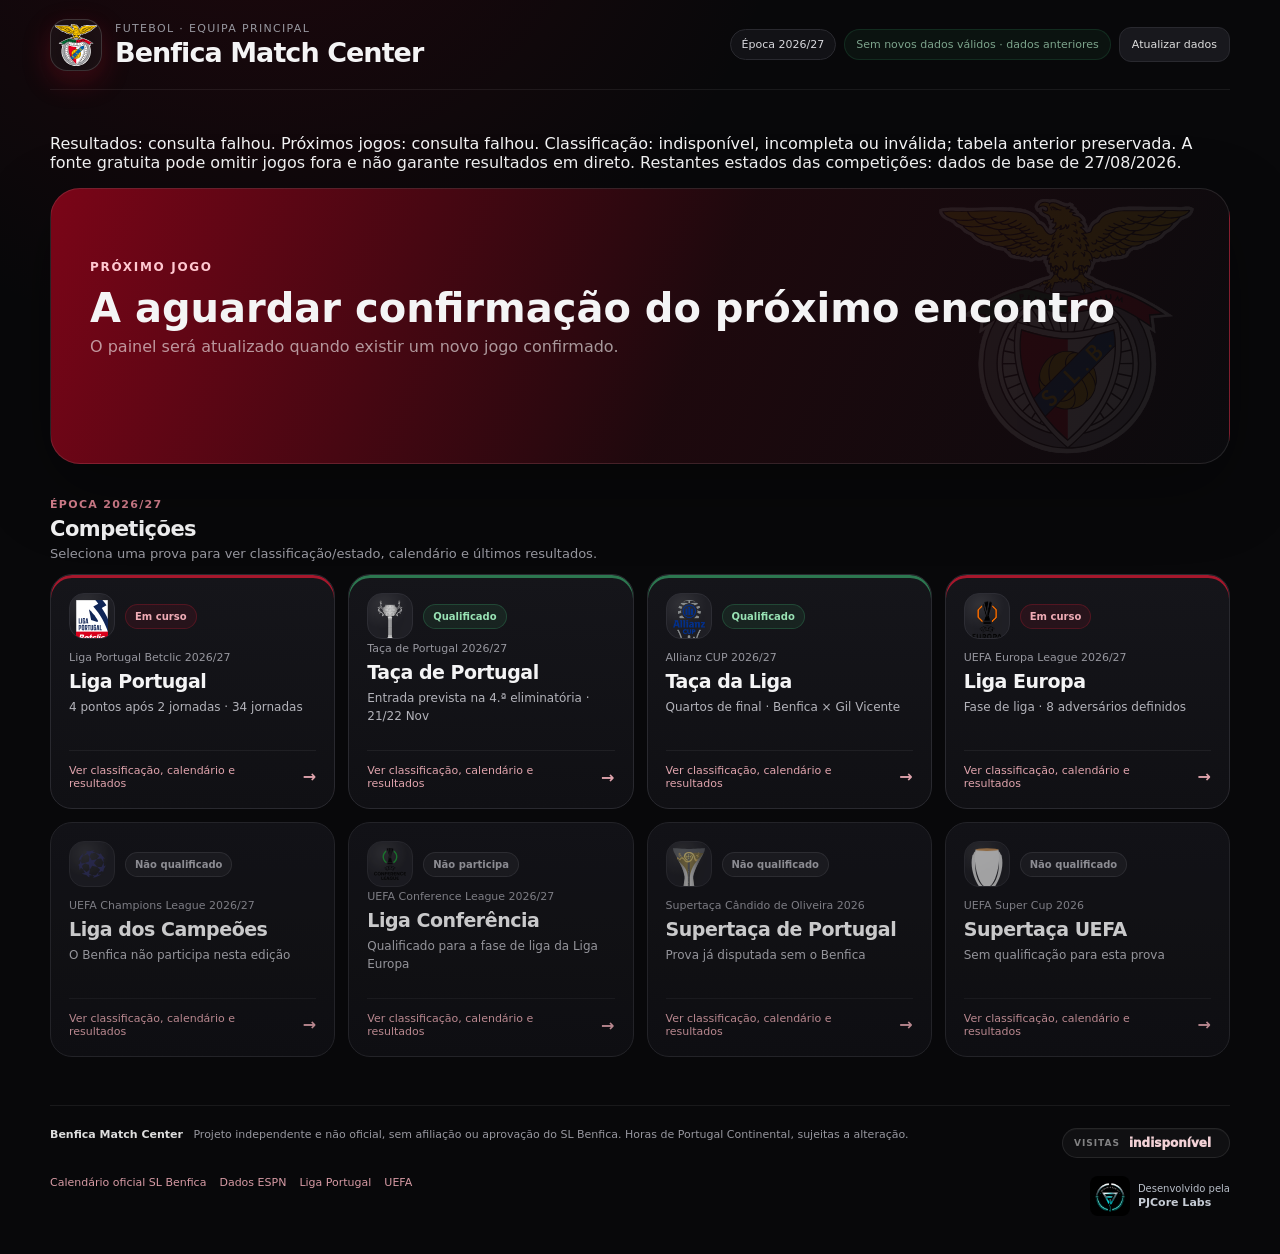
==== commit 6e40660f: "feat: preparar reabertura com crédito discreto PJCore Labs e verificações" ====
--- a/index.html
+++ b/index.html
@@ -4,45 +4,131 @@
   <meta charset="utf-8" />
   <meta name="viewport" content="width=device-width, initial-scale=1" />
   <meta name="theme-color" content="#b20d20" />
-  <meta name="description" content="Benfica Match Center em atualização." />
-  <title>Benfica Match Center · Em atualização</title>
+  <meta name="description" content="Próximo jogo, competições, classificações, calendários e resultados do SL Benfica." />
+  <title>Benfica Match Center</title>
+  <link rel="manifest" href="manifest.webmanifest" />
   <link rel="icon" href="icons/benfica-crest.svg" type="image/svg+xml" />
-  <style>
-    * { box-sizing: border-box; }
-    html, body { margin: 0; min-height: 100%; }
-    body {
-      min-height: 100vh;
-      display: grid;
-      place-items: center;
-      padding: 24px;
-      background: #b20d20;
-      color: #fff;
-      font-family: system-ui, -apple-system, BlinkMacSystemFont, "Segoe UI", sans-serif;
-      text-align: center;
-    }
-    main { max-width: 850px; }
-    img { width: 120px; height: 120px; margin-bottom: 28px; }
-    h1 {
-      margin: 0;
-      font-size: clamp(3rem, 10vw, 7rem);
-      line-height: .95;
-      letter-spacing: -.04em;
-      text-transform: uppercase;
-    }
-    p {
-      margin: 30px auto 0;
-      max-width: 680px;
-      font-size: clamp(1.1rem, 3vw, 1.6rem);
-      line-height: 1.45;
-      opacity: .9;
-    }
-  </style>
+  <link rel="stylesheet" href="styles.css?v=30-online-ready" />
+  <!-- GoatCounter: analytics + contador de visitas -->
+  <script data-goatcounter="https://pajogusi.goatcounter.com/count" async src="https://gc.zgo.at/count.js"></script>
 </head>
 <body>
-  <main>
-    <img src="icons/benfica-crest.svg" alt="SL Benfica" />
-    <h1>Em atualização</h1>
-    <p>Estamos a preparar uma nova versão do Benfica Match Center. Voltaremos em breve com informação atualizada.</p>
-  </main>
+  <div class="app-shell">
+    <header class="topbar">
+      <button class="brand brand-button" id="homeButton" type="button" aria-label="Voltar ao início">
+        <span class="brand-mark" aria-hidden="true"><img src="icons/benfica-crest.svg" alt="" /></span>
+        <span class="brand-copy">
+          <span class="eyebrow">Futebol · Equipa Principal</span>
+          <strong>Benfica Match Center</strong>
+        </span>
+      </button>
+      <div class="header-actions">
+        <span class="season-chip">Época 2026/27</span>
+        <span class="status-chip" id="dataStatus" role="status">Dados de base · agosto de 2026</span>
+        <button class="source-button" id="refreshDataButton" type="button">Atualizar dados</button>
+      </div>
+    </header>
+
+    <main>
+      <p id="dataCoverage" role="status">A consultar a fonte. A cobertura pode ser parcial; os dados de base não são informação em direto.</p>
+      <section id="homeView">
+        <section id="nextMatchHero" class="hero-card" aria-live="polite"></section>
+
+        <div class="section-head competition-heading">
+          <div>
+            <span class="section-kicker">Época 2026/27</span>
+            <h2>Competições</h2>
+            <p>Seleciona uma prova para ver classificação/estado, calendário e últimos resultados.</p>
+          </div>
+        </div>
+        <section id="competitionGrid" class="competition-grid" aria-label="Competições do Benfica"></section>
+      </section>
+
+      <section id="competitionView" class="competition-view hidden" aria-live="polite">
+        <button id="backButton" class="back-button" type="button">← Todas as competições</button>
+        <section id="competitionHeader" class="competition-detail-header"></section>
+        <nav id="detailTabs" class="detail-tabs" aria-label="Detalhes da competição">
+          <button class="detail-tab active" data-detail="status" type="button">Classificação / Estado</button>
+          <button class="detail-tab" data-detail="calendar" type="button">Calendário e resultados</button>
+        </nav>
+        <section id="competitionDetailRoot" class="detail-root"></section>
+      </section>
+    </main>
+
+    <footer>
+      <div>
+        <strong>Benfica Match Center</strong>
+        <span>Projeto independente e não oficial, sem afiliação ou aprovação do SL Benfica. Horas de Portugal Continental, sujeitas a alteração.</span>
+      </div>
+      <div class="goatcounter-box" aria-label="Contador de visitas">
+        <span class="goatcounter-label">Visitas</span>
+        <strong id="goatcounter-visits" class="goatcounter-value" aria-live="polite">—</strong>
+      </div>
+<div class="footer-links">
+        <a href="https://www.slbenfica.pt/pt-pt/futebol/calendario" target="_blank" rel="noreferrer">Calendário oficial SL Benfica</a>
+        <a href="https://www.espn.com/soccer/team/fixtures/_/id/1929/benfica" target="_blank" rel="noreferrer">Dados ESPN</a>
+        <a href="https://www.ligaportugal.pt/" target="_blank" rel="noreferrer">Liga Portugal</a>
+        <a href="https://pt.uefa.com/" target="_blank" rel="noreferrer">UEFA</a>
+      </div>
+      <a class="pjcore-credit" href="https://pjcorelabs.com" target="_blank" rel="noopener noreferrer" aria-label="Desenvolvido pela PJCore Labs — abrir website">
+        <img src="icons/pjcorelabs.png" width="40" height="40" alt="" loading="lazy" />
+        <span><small>Desenvolvido pela</small><strong>PJCore Labs</strong></span>
+      </a>
+    </footer>
+  </div>
+
+  <script src="app.js?v=30-online-ready"></script>
+  <script>
+    (function () {
+      const el = document.getElementById('goatcounter-visits');
+      if (!el) return;
+
+      const cacheKey = 'benfica-match-center-visits';
+      const path = '/benfica-match-center/';
+      const endpoint =
+        'https://pajogusi.goatcounter.com/counter/' +
+        encodeURIComponent(path) +
+        '.json';
+
+      let cached = '';
+      try {
+        cached = window.localStorage.getItem(cacheKey) || '';
+      } catch (error) {
+        cached = '';
+      }
+
+      if (cached) el.textContent = cached;
+
+      fetch(endpoint, { cache: 'no-store' })
+        .then(function (response) {
+          if (!response.ok) throw new Error('GoatCounter ' + response.status);
+          return response.json();
+        })
+        .then(function (data) {
+          const count = data && data.count ? String(data.count) : '';
+          if (!count) throw new Error('GoatCounter sem contagem');
+
+          el.textContent = count;
+          el.removeAttribute('title');
+          el.setAttribute('aria-label', count + ' visitas');
+
+          try {
+            window.localStorage.setItem(cacheKey, count);
+          } catch (error) {
+            // O contador continua visível mesmo sem armazenamento local.
+          }
+        })
+        .catch(function () {
+          if (!cached) {
+            el.textContent = 'indisponível';
+            el.setAttribute(
+              'title',
+              'Não foi possível consultar o contador. Pode haver uma falha de rede ou um bloqueio de privacidade.'
+            );
+            el.setAttribute('aria-label', 'Contador de visitas indisponível');
+          }
+        });
+    })();
+  </script>
 </body>
 </html>
--- a/styles.css
+++ b/styles.css
@@ -0,0 +1,755 @@
+:root {
+  color-scheme: dark;
+  --bg: #08080a;
+  --panel: #121216;
+  --panel-2: #17171c;
+  --line: #29292f;
+  --text: #f4f4f5;
+  --muted: #97979f;
+  --red: #d71932;
+  --red-2: #a80d22;
+  --green: #40c97c;
+  --amber: #e1ad43;
+  --shadow: 0 24px 70px rgba(0,0,0,.34);
+}
+* { box-sizing: border-box; }
+html { scroll-behavior: smooth; }
+body { margin: 0; min-height: 100vh; background: radial-gradient(circle at 20% -15%, rgba(142,4,26,.18), transparent 34rem), var(--bg); color: var(--text); font-family: Inter, ui-sans-serif, system-ui, -apple-system, BlinkMacSystemFont, "Segoe UI", sans-serif; }
+button, input, select { font: inherit; }
+button { color: inherit; }
+.app-shell { width: min(1180px, calc(100% - 34px)); margin: 0 auto; }
+.hidden { display: none !important; }
+
+.topbar { min-height: 90px; display: flex; align-items: center; justify-content: space-between; gap: 18px; border-bottom: 1px solid rgba(255,255,255,.07); }
+.brand-button { border: 0; background: transparent; padding: 0; cursor: pointer; }
+.brand { display: flex; gap: 13px; align-items: center; text-align: left; }
+.brand-mark { width: 52px; height: 52px; border-radius: 17px; display: grid; place-items: center; font-weight: 950; font-size: 27px; background: linear-gradient(145deg, #e31b37, #970a1b); box-shadow: 0 10px 28px rgba(215,25,50,.26); border: 1px solid rgba(255,255,255,.16); }
+.brand-copy { display: grid; gap: 2px; }
+.brand-copy strong { font-size: clamp(19px,2.2vw,27px); letter-spacing: -.035em; }
+.eyebrow { color: var(--muted); font-size: 11px; text-transform: uppercase; letter-spacing: .12em; }
+.header-actions { display: flex; align-items: center; gap: 8px; }
+.season-chip, .status-chip { border-radius: 999px; padding: 8px 11px; font-size: 11px; white-space: nowrap; border: 1px solid var(--line); background: var(--panel); color: #d8d8dd; }
+.status-chip { color: #a9dfbd; background: rgba(64,201,124,.08); border-color: rgba(64,201,124,.2); }
+
+main { padding: 28px 0 48px; min-height: 72vh; }
+.hero-card { position: relative; overflow: hidden; min-height: 276px; border-radius: 30px; padding: clamp(22px,4vw,39px); border: 1px solid rgba(255,255,255,.1); background: linear-gradient(112deg, rgba(125,5,24,.98), rgba(31,9,14,.96) 55%, rgba(11,11,14,.98)); box-shadow: var(--shadow); }
+.hero-card::after { content: "B"; position: absolute; right: 2%; top: -38%; font-size: min(42vw,410px); font-weight: 950; color: rgba(255,255,255,.035); line-height: 1; pointer-events: none; }
+.hero-topline { position: relative; z-index: 1; display: flex; justify-content: space-between; align-items: center; gap: 12px; }
+.hero-kicker { color: #ffc8d0; text-transform: uppercase; letter-spacing: .14em; font-size: 12px; font-weight: 850; }
+.hero-comp-link { border: 1px solid rgba(255,255,255,.14); background: rgba(255,255,255,.07); color: #f5d5da; padding: 8px 11px; border-radius: 999px; cursor: pointer; font-size: 12px; font-weight: 750; }
+.hero-main { position: relative; z-index: 1; display: grid; grid-template-columns: 1fr auto 1fr; align-items: center; gap: 24px; margin-top: 28px; }
+.hero-team span { display: block; margin-bottom: 7px; color: #d6c6c9; text-transform: uppercase; letter-spacing: .08em; font-size: 11px; }
+.hero-team strong { display: block; font-size: clamp(25px,4.2vw,43px); line-height: 1.02; letter-spacing: -.045em; }
+.hero-team.away { text-align: right; }
+.hero-vs { width: 65px; height: 65px; border-radius: 50%; display: grid; place-items: center; font-weight: 950; background: rgba(255,255,255,.09); border: 1px solid rgba(255,255,255,.14); }
+.hero-info { position: relative; z-index: 1; display: flex; flex-wrap: wrap; gap: 8px; margin-top: 28px; }
+.hero-pill { padding: 9px 12px; border-radius: 999px; border: 1px solid rgba(255,255,255,.12); background: rgba(0,0,0,.18); color: #e8dfe1; font-size: 12px; }
+
+.section-head { display: flex; align-items: end; justify-content: space-between; gap: 18px; margin: 30px 0 13px; }
+.competition-heading { margin-top: 34px; }
+.section-kicker, .panel-kicker { display: block; color: #d98290; text-transform: uppercase; letter-spacing: .12em; font-size: 11px; font-weight: 800; margin-bottom: 6px; }
+.section-head h2 { margin: 0; font-size: 21px; letter-spacing: -.025em; }
+.section-head p { margin: 5px 0 0; color: var(--muted); font-size: 13px; }
+
+.competition-grid { display: grid; grid-template-columns: repeat(4,1fr); gap: 13px; }
+.competition-card { min-height: 235px; border: 1px solid var(--line); border-radius: 22px; background: linear-gradient(180deg,#15151a,#101014); padding: 18px; text-align: left; cursor: pointer; display: flex; flex-direction: column; justify-content: space-between; transition: transform .18s ease, border-color .18s ease, background .18s ease; }
+.competition-card:hover { transform: translateY(-3px); border-color: #46464e; background: #17171d; }
+.competition-card.active { box-shadow: inset 0 3px 0 rgba(215,25,50,.75); }
+.competition-card.qualified { box-shadow: inset 0 3px 0 rgba(64,201,124,.55); }
+.competition-card.pending { box-shadow: inset 0 3px 0 rgba(225,173,67,.55); }
+.competition-card.out { opacity: .82; }
+.competition-card-top { display: flex; align-items: center; justify-content: space-between; gap: 10px; }
+.comp-icon, .detail-icon { width: 46px; height: 46px; border-radius: 15px; display: grid; place-items: center; background: #202026; border: 1px solid #2d2d34; font-size: 21px; }
+.status-badge { display: inline-flex; width: fit-content; padding: 6px 9px; border-radius: 999px; font-size: 10px; font-weight: 850; border: 1px solid rgba(215,25,50,.24); color: #efabb5; background: rgba(215,25,50,.10); }
+.status-badge.qualified { color: #98e2b4; background: rgba(64,201,124,.09); border-color: rgba(64,201,124,.22); }
+.status-badge.pending { color: #e8ca8d; background: rgba(225,173,67,.09); border-color: rgba(225,173,67,.22); }
+.status-badge.out { color: #aaaab1; background: rgba(150,150,160,.08); border-color: rgba(150,150,160,.18); }
+.comp-subtitle { display: block; margin-bottom: 6px; color: var(--muted); font-size: 11px; }
+.competition-card h3 { margin: 0; font-size: 19px; letter-spacing: -.025em; }
+.competition-card p { margin: 7px 0 0; color: #b3b3ba; font-size: 12px; line-height: 1.45; }
+.card-link { display: flex; align-items: center; justify-content: space-between; gap: 10px; color: #e0a4ad; font-size: 11px; margin-top: 22px; border-top: 1px solid rgba(255,255,255,.06); padding-top: 13px; }
+.card-link b { font-size: 16px; }
+
+.back-button { border: 0; background: transparent; color: #dca1aa; padding: 0; margin: 0 0 18px; cursor: pointer; font-weight: 750; font-size: 13px; }
+.competition-detail-header { display: grid; grid-template-columns: auto 1fr auto; align-items: center; gap: 18px; padding: 23px; border: 1px solid var(--line); border-radius: 23px; background: var(--panel); }
+.detail-icon { width: 58px; height: 58px; font-size: 27px; }
+.detail-title-copy > span { color: var(--muted); font-size: 11px; }
+.detail-title-copy h1 { margin: 3px 0 9px; font-size: clamp(25px,4vw,37px); letter-spacing: -.045em; }
+.detail-status-line { display: flex; align-items: center; gap: 10px; color: #aaaab2; font-size: 12px; flex-wrap: wrap; }
+.source-button { text-decoration: none; color: #ddd; border: 1px solid var(--line); border-radius: 12px; padding: 10px 12px; background: #18181d; font-size: 11px; white-space: nowrap; }
+.source-button:hover { border-color: #45454d; }
+.detail-tabs { display: flex; gap: 8px; margin: 17px 0 0; overflow-x: auto; scrollbar-width: none; }
+.detail-tabs::-webkit-scrollbar { display:none; }
+.detail-tab { border: 1px solid transparent; background: transparent; color: var(--muted); border-radius: 12px; padding: 10px 13px; cursor: pointer; font-weight: 750; font-size: 12px; white-space: nowrap; }
+.detail-tab.active { color: white; background: #18181d; border-color: var(--line); }
+.detail-root { margin-top: 5px; }
+
+.status-panel { margin-top: 18px; border-radius: 21px; padding: 22px; border: 1px solid var(--line); background: linear-gradient(120deg,rgba(215,25,50,.08),#121216 52%); }
+.status-panel.qualified { background: linear-gradient(120deg,rgba(64,201,124,.07),#121216 52%); }
+.status-panel.pending { background: linear-gradient(120deg,rgba(225,173,67,.07),#121216 52%); }
+.status-panel.out { background: linear-gradient(120deg,rgba(150,150,160,.05),#121216 52%); }
+.status-panel h2 { margin: 0; font-size: 22px; }
+.status-panel p { margin: 8px 0 0; color: #b8b8bf; line-height: 1.55; font-size: 13px; max-width: 850px; }
+
+.table-wrap { overflow-x: auto; border: 1px solid var(--line); border-radius: 18px; background: var(--panel); }
+.standings-table { width: 100%; border-collapse: collapse; min-width: 720px; }
+.standings-table th, .standings-table td { padding: 11px 12px; border-bottom: 1px solid rgba(255,255,255,.055); text-align: center; font-size: 12px; }
+.standings-table th { color: var(--muted); font-size: 10px; text-transform: uppercase; letter-spacing: .06em; background: #0f0f13; }
+.standings-table th:nth-child(2), .standings-table td:nth-child(2) { text-align: left; }
+.standings-table tbody tr:last-child td { border-bottom: 0; }
+.standings-table .benfica-row { background: rgba(215,25,50,.10); }
+.standings-table .benfica-row td:nth-child(2) { color: white; font-weight: 900; }
+
+.stage-list { display: grid; gap: 9px; }
+.stage-row { display: grid; grid-template-columns: 38px 1fr; gap: 12px; align-items: center; border: 1px solid var(--line); background: var(--panel); border-radius: 16px; padding: 13px; }
+.stage-index { width: 34px; height: 34px; border-radius: 12px; display: grid; place-items: center; color: #e39ca7; background: rgba(215,25,50,.09); font-weight: 900; font-size: 11px; }
+.stage-row strong { display: block; font-size: 13px; }
+.stage-row div span { display: block; margin-top: 3px; color: var(--muted); font-size: 12px; }
+
+.match-list { display: grid; gap: 9px; }
+.match-card { border: 1px solid var(--line); border-radius: 18px; background: var(--panel); padding: 15px; }
+.match-meta, .match-bottom { display: flex; justify-content: space-between; align-items: center; gap: 12px; color: var(--muted); font-size: 11px; }
+.match-teams { display: grid; grid-template-columns: 1fr auto 1fr; align-items: center; gap: 13px; margin: 16px 0 13px; }
+.match-teams strong { font-size: clamp(14px,2vw,17px); }
+.match-teams .right { text-align: right; }
+.benfica-team { color: #fff; }
+.score { min-width: 74px; text-align: center; font-size: 20px; font-weight: 950; }
+.score.pending { font-size: 12px; color: var(--muted); }
+.match-bottom { border-top: 1px solid rgba(255,255,255,.06); padding-top: 11px; }
+.result-badge, .future-badge { border-radius: 999px; padding: 5px 8px; font-size: 10px; font-weight: 850; }
+.result-badge.W { color: #92dfaf; background: rgba(64,201,124,.1); }
+.result-badge.D { color: #edcb84; background: rgba(225,173,67,.1); }
+.result-badge.L { color: #eda1aa; background: rgba(215,25,50,.11); }
+.future-badge { color: #c9c9cf; background: #1d1d23; }
+
+.empty-state { display: flex; flex-direction: column; gap: 5px; padding: 35px 22px; text-align: center; border: 1px dashed #35353c; border-radius: 18px; color: var(--muted); }
+.empty-state strong { color: #d4d4d8; }
+.empty-state.large { margin-top: 20px; padding: 55px 24px; }
+
+footer { border-top: 1px solid rgba(255,255,255,.07); padding: 22px 0 38px; display: flex; justify-content: space-between; gap: 18px; color: var(--muted); font-size: 11px; }
+footer strong { color: #ddd; margin-right: 7px; }
+.footer-links { display: flex; gap: 13px; flex-wrap: wrap; }
+.footer-links a { color: #d69aa4; text-decoration: none; }
+.footer-links a:hover { text-decoration: underline; }
+
+@media (max-width: 980px) { .competition-grid { grid-template-columns: repeat(2,1fr); } }
+@media (max-width: 700px) {
+  .app-shell { width: min(100% - 18px,1180px); }
+  .topbar { min-height: 78px; }
+  .status-chip { display: none; }
+  .brand-mark { width: 44px; height: 44px; border-radius: 14px; font-size: 22px; }
+  .hero-card { border-radius: 23px; min-height: 0; }
+  .hero-main { grid-template-columns: 1fr; gap: 8px; }
+  .hero-team.away { text-align: left; }
+  .hero-vs { width: auto; height: auto; justify-content: start; border: 0; background: transparent; color: #e89eaa; }
+  .competition-grid { grid-template-columns: 1fr; }
+  .competition-card { min-height: 205px; }
+  .competition-detail-header { grid-template-columns: auto 1fr; padding: 17px; }
+  .source-button { grid-column: 1 / -1; width: fit-content; }
+  .match-teams { grid-template-columns: 1fr auto 1fr; gap: 7px; }
+  .score { min-width: 54px; }
+  footer { flex-direction: column; }
+}
+
+
+/* BENFICA CREST PATCH v1 */
+.brand-mark {
+  background: rgba(255,255,255,.04);
+  padding: 4px;
+  overflow: visible;
+}
+.brand-mark img {
+  width: 100%;
+  height: 100%;
+  display: block;
+  object-fit: contain;
+  filter: drop-shadow(0 6px 10px rgba(0,0,0,.28));
+}
+
+.hero-card::after {
+  content: "";
+  width: min(28vw, 255px);
+  height: min(28vw, 255px);
+  right: 3%;
+  top: 50%;
+  transform: translateY(-50%);
+  background: url("icons/benfica-crest.svg") center / contain no-repeat;
+  opacity: .075;
+  font-size: 0;
+}
+
+.hero-team-name {
+  display: flex;
+  align-items: center;
+  gap: 12px;
+}
+.hero-team.away .hero-team-name {
+  justify-content: flex-end;
+}
+.hero-team-crest {
+  width: clamp(44px, 6vw, 64px);
+  height: clamp(44px, 6vw, 64px);
+  flex: 0 0 auto;
+  object-fit: contain;
+  filter: drop-shadow(0 8px 16px rgba(0,0,0,.25));
+}
+
+.team-cell {
+  display: flex;
+  align-items: center;
+  gap: 7px;
+  min-width: 0;
+}
+.team-cell.right {
+  justify-content: flex-end;
+}
+.mini-team-crest {
+  width: 25px;
+  height: 25px;
+  flex: 0 0 25px;
+  object-fit: contain;
+}
+.table-team {
+  display: inline-flex;
+  align-items: center;
+  gap: 8px;
+}
+.table-team .mini-team-crest {
+  width: 23px;
+  height: 23px;
+  flex-basis: 23px;
+}
+
+@media (max-width: 700px) {
+  .hero-team.away .hero-team-name {
+    justify-content: flex-start;
+  }
+  .hero-card::after {
+    width: 180px;
+    height: 180px;
+    right: -25px;
+    top: 56%;
+    opacity: .06;
+  }
+}
+
+
+/* ALL CLUB CRESTS PATCH v1 */
+.hero-team-name {
+  display: flex;
+  align-items: center;
+  gap: 12px;
+}
+.hero-team.away .hero-team-name {
+  justify-content: flex-end;
+}
+.hero-team-crest {
+  width: clamp(44px, 6vw, 64px);
+  height: clamp(44px, 6vw, 64px);
+  flex: 0 0 auto;
+  object-fit: contain;
+  filter: drop-shadow(0 7px 14px rgba(0,0,0,.28));
+}
+.team-cell {
+  display: flex;
+  align-items: center;
+  gap: 8px;
+  min-width: 0;
+}
+.team-cell.right {
+  justify-content: flex-end;
+}
+.mini-team-crest {
+  width: 26px;
+  height: 26px;
+  flex: 0 0 26px;
+  object-fit: contain;
+}
+.table-team {
+  display: inline-flex;
+  align-items: center;
+  gap: 8px;
+}
+.standings-table .mini-team-crest {
+  width: 24px;
+  height: 24px;
+  flex-basis: 24px;
+}
+@media (max-width: 700px) {
+  .hero-team.away .hero-team-name { justify-content: flex-start; }
+  .mini-team-crest { width: 22px; height: 22px; flex-basis: 22px; }
+}
+
+
+/* COMPETITION LOGOS PATCH v3 */
+.comp-icon,
+.detail-icon {
+  overflow: hidden;
+  padding: 6px;
+  background:
+    radial-gradient(circle at 35% 25%, rgba(255,255,255,.09), transparent 55%),
+    #202026;
+}
+.competition-logo,
+.detail-competition-logo {
+  width: 100%;
+  height: 100%;
+  display: block;
+  object-fit: contain;
+  filter: drop-shadow(0 5px 9px rgba(0,0,0,.28));
+}
+.detail-icon { padding: 7px; }
+.competition-card.out .competition-logo {
+  filter: grayscale(.18) opacity(.78) drop-shadow(0 4px 8px rgba(0,0,0,.24));
+}
+.competition-logo { transition: transform .18s ease; }
+.competition-card:hover .competition-logo { transform: scale(1.05); }
+@media (max-width: 700px) {
+  .comp-icon { width: 50px; height: 50px; }
+  .detail-icon { width: 58px; height: 58px; }
+}
+
+/* NEXT MATCH PROFESSIONAL PANEL V2 */
+.next-topline { align-items: flex-start; }
+.next-topline > div:first-child { display: grid; gap: 4px; }
+.next-season-label { color: rgba(255,255,255,.55); font-size: 11px; letter-spacing: .035em; }
+.next-comp-link { display: inline-flex; align-items: center; gap: 9px; }
+.next-comp-link .next-competition-logo { width: 25px; height: 25px; }
+.next-comp-link b { font-size: 15px; font-weight: 900; }
+.next-match-board { position: relative; z-index: 1; display: grid; grid-template-columns: minmax(0,1fr) minmax(190px,240px) minmax(0,1fr); align-items: center; gap: clamp(18px,4vw,46px); margin-top: 28px; }
+.next-team { min-width: 0; display: flex; flex-direction: column; align-items: center; text-align: center; }
+.next-team-role { margin-bottom: 11px; color: rgba(255,255,255,.55); text-transform: uppercase; letter-spacing: .13em; font-size: 10px; font-weight: 850; }
+.next-crest-shell { width: clamp(82px,9vw,112px); height: clamp(82px,9vw,112px); display: grid; place-items: center; margin-bottom: 15px; }
+.next-club-crest { width: 100%; height: 100%; object-fit: contain; filter: drop-shadow(0 12px 20px rgba(0,0,0,.32)); }
+.next-team strong { max-width: 100%; font-size: clamp(22px,3.1vw,35px); line-height: 1.05; letter-spacing: -.035em; overflow-wrap: anywhere; }
+.next-center { display: flex; flex-direction: column; align-items: center; text-align: center; min-width: 0; }
+.next-center-competition { min-height: 45px; display: flex; align-items: center; justify-content: center; gap: 9px; color: rgba(255,255,255,.68); font-size: 10px; text-transform: uppercase; letter-spacing: .075em; font-weight: 780; }
+.next-center-competition .next-competition-logo { width: 38px; height: 38px; }
+.next-competition-logo { display: block; object-fit: contain; flex: 0 0 auto; }
+.next-match-date { display: block; margin-top: 12px; color: #f3d7dc; font-size: 12px; font-weight: 750; text-transform: capitalize; }
+.next-kickoff { margin-top: 3px; font-size: clamp(32px,5vw,52px); line-height: 1; font-weight: 950; letter-spacing: -.055em; }
+.next-match-note { margin-top: 7px; color: rgba(255,255,255,.58); font-size: 10px; }
+.next-vs { margin-top: 16px; padding: 6px 11px; border-radius: 999px; border: 1px solid rgba(255,255,255,.13); background: rgba(0,0,0,.18); color: rgba(255,255,255,.72); font-size: 10px; font-weight: 900; letter-spacing: .12em; }
+.next-round { margin-top: 10px; color: rgba(255,255,255,.64); font-size: 11px; line-height: 1.35; }
+.next-match-meta { position: relative; z-index: 1; display: grid; grid-template-columns: 1.35fr 1fr .7fr .8fr; margin-top: 30px; border: 1px solid rgba(255,255,255,.10); border-radius: 17px; background: rgba(4,4,7,.22); overflow: hidden; backdrop-filter: blur(8px); }
+.next-meta-item { min-width: 0; padding: 13px 15px; border-right: 1px solid rgba(255,255,255,.08); }
+.next-meta-item:last-child { border-right: 0; }
+.next-meta-item span { display: block; margin-bottom: 5px; color: rgba(255,255,255,.47); font-size: 9px; text-transform: uppercase; letter-spacing: .12em; font-weight: 800; }
+.next-meta-item strong { display: block; color: #f2ebec; font-size: 12px; line-height: 1.35; overflow-wrap: anywhere; }
+.next-meta-countdown strong { color: #ffd2d8; }
+.hero-empty-professional { position: relative; z-index: 1; padding: 28px 0; }
+.hero-empty-professional h2 { margin: 10px 0 6px; font-size: clamp(25px,4vw,40px); }
+.hero-empty-professional p { margin: 0; color: rgba(255,255,255,.58); }
+
+@media (max-width: 780px) {
+  .next-match-board { grid-template-columns: 1fr 100px 1fr; gap: 10px; }
+  .next-crest-shell { width: 72px; height: 72px; }
+  .next-team strong { font-size: clamp(17px,5vw,24px); }
+  .next-center-competition span { display: none; }
+  .next-center-competition .next-competition-logo { width: 32px; height: 32px; }
+  .next-kickoff { font-size: 31px; }
+  .next-match-date { font-size: 10px; line-height: 1.35; }
+  .next-match-meta { grid-template-columns: 1fr 1fr; }
+  .next-meta-item { border-bottom: 1px solid rgba(255,255,255,.08); }
+  .next-meta-item:nth-child(2) { border-right: 0; }
+  .next-meta-item:nth-child(3), .next-meta-item:nth-child(4) { border-bottom: 0; }
+}
+
+@media (max-width: 520px) {
+  .next-comp-link { max-width: 58%; }
+  .next-comp-link span { overflow: hidden; text-overflow: ellipsis; white-space: nowrap; }
+  .next-match-board { grid-template-columns: 1fr 78px 1fr; margin-top: 22px; }
+  .next-crest-shell { width: 58px; height: 58px; margin-bottom: 10px; }
+  .next-team-role { margin-bottom: 7px; font-size: 8px; }
+  .next-team strong { font-size: 16px; }
+  .next-center-competition { min-height: 30px; }
+  .next-center-competition .next-competition-logo { width: 27px; height: 27px; }
+  .next-match-date { margin-top: 8px; font-size: 9px; }
+  .next-kickoff { font-size: 27px; }
+  .next-vs { margin-top: 11px; }
+  .next-round { font-size: 9px; }
+  .next-match-meta { margin-top: 23px; }
+  .next-meta-item { padding: 11px 10px; }
+}
+
+
+/* TV + AGGREGATE PATCH v1 */
+.next-meta-tv strong {
+  color: #fff;
+}
+
+.next-meta-aggregate strong {
+  color: #ffd2d8;
+  font-weight: 900;
+}
+
+@media (max-width: 780px) {
+  .next-meta-tv strong,
+  .next-meta-aggregate strong {
+    font-size: 12px;
+  }
+}
+
+
+/* DYNAMIC COUNTDOWN PATCH v1 */
+.next-meta-countdown strong {
+  font-variant-numeric: tabular-nums;
+  white-space: nowrap;
+  letter-spacing: .01em;
+}
+
+
+/* AUTO ONLINE REFRESH STATUS V1 */
+#dataStatus[data-online-mode="loading"] {
+  opacity: .68;
+}
+
+#dataStatus[data-online-mode="ok"] {
+  border-color: rgba(114, 207, 151, .25);
+}
+
+#dataStatus[data-online-mode="error"] {
+  opacity: .72;
+}
+
+
+
+
+/* GOATCOUNTER COMPACT V2 */
+.goatcounter-box {
+  display: inline-flex;
+  align-items: center;
+  gap: 9px;
+  margin-left: auto;
+  padding: 7px 11px;
+  min-height: 30px;
+  border: 1px solid rgba(255,255,255,.09);
+  border-radius: 999px;
+  background: rgba(255,255,255,.035);
+  box-shadow: inset 0 1px 0 rgba(255,255,255,.025);
+  white-space: nowrap;
+}
+
+.goatcounter-label {
+  color: rgba(255,255,255,.48);
+  font-size: 9px;
+  font-weight: 850;
+  letter-spacing: .11em;
+  text-transform: uppercase;
+}
+
+.goatcounter-value {
+  min-width: 14px;
+  color: #f2d1d6;
+  font-size: 12px;
+  font-weight: 950;
+  line-height: 1;
+  font-variant-numeric: tabular-nums;
+}
+
+@media (max-width: 760px) {
+  .goatcounter-box {
+    margin-left: 0;
+    align-self: flex-start;
+  }
+}
+
+
+/* FINAL RESULT TICKER V1 */
+.result-ticker {
+  position: relative;
+  overflow: hidden;
+  margin: 0 0 28px;
+  border: 1px solid rgba(244, 63, 94, .28);
+  border-radius: 12px;
+  background: linear-gradient(90deg, rgba(153, 0, 30, .96), rgba(50, 7, 18, .96));
+  box-shadow: 0 14px 34px rgba(0, 0, 0, .22);
+  color: #fff;
+}
+
+.result-ticker::before,
+.result-ticker::after {
+  content: '';
+  position: absolute;
+  z-index: 2;
+  top: 0;
+  bottom: 0;
+  width: 42px;
+  pointer-events: none;
+}
+
+.result-ticker::before {
+  left: 0;
+  background: linear-gradient(90deg, rgba(105, 0, 22, 1), transparent);
+}
+
+.result-ticker::after {
+  right: 0;
+  background: linear-gradient(270deg, rgba(50, 7, 18, 1), transparent);
+}
+
+.result-ticker-track {
+  display: flex;
+  width: max-content;
+  min-width: 100%;
+  padding: 11px 0;
+  animation: final-result-scroll 22s linear infinite;
+  will-change: transform;
+}
+
+.result-ticker-item {
+  flex: none;
+  padding-right: 72px;
+  color: #fff5f6;
+  font-size: 13px;
+  font-weight: 850;
+  letter-spacing: .04em;
+  white-space: nowrap;
+}
+
+@keyframes final-result-scroll {
+  from { transform: translateX(0); }
+  to { transform: translateX(-50%); }
+}
+
+@media (max-width: 760px) {
+  .result-ticker {
+    margin-bottom: 20px;
+    border-radius: 10px;
+  }
+
+  .result-ticker-track {
+    animation-duration: 18s;
+  }
+
+  .result-ticker-item {
+    padding-right: 54px;
+    font-size: 12px;
+  }
+}
+
+@media (prefers-reduced-motion: reduce) {
+  .result-ticker-track {
+    animation: none;
+    width: auto;
+    padding: 10px 14px;
+  }
+
+  .result-ticker-item {
+    white-space: normal;
+  }
+
+  .result-ticker-item[aria-hidden="true"] {
+    display: none;
+  }
+}
+
+
+/* EUROPA LEAGUE DRAW TICKER V1 */
+.draw-ticker {
+  margin-top: -10px;
+  border-color: rgba(245, 158, 11, .3);
+  background: linear-gradient(90deg, rgba(95, 42, 5, .98), rgba(43, 18, 5, .98));
+}
+
+.draw-ticker::before {
+  background: linear-gradient(90deg, rgba(95, 42, 5, 1), transparent);
+}
+
+.draw-ticker::after {
+  background: linear-gradient(270deg, rgba(43, 18, 5, 1), transparent);
+}
+
+.result-ticker-link {
+  color: inherit;
+  text-decoration: none;
+}
+
+.result-ticker-link:hover,
+.result-ticker-link:focus-visible {
+  color: #fff;
+  text-decoration: underline;
+}
+
+
+/* Keep the score and draw tickers moving in Opera, even when the
+   browser inherits the operating system's reduced-motion preference. */
+@media (prefers-reduced-motion: reduce) {
+  .result-ticker-track {
+    animation: final-result-scroll 24s linear infinite;
+    width: max-content;
+    padding: 11px 0;
+  }
+
+  .result-ticker-item {
+    white-space: nowrap;
+  }
+
+  .result-ticker-item[aria-hidden="true"] {
+    display: block;
+  }
+}
+
+
+/* EUROPA LEAGUE OPPONENTS TABLE V1 */
+.europa-fixtures-table .standings-table {
+  min-width: 560px;
+}
+
+.europa-fixtures-table .fixture-date {
+  font-weight: 750;
+  color: #f4f4f6;
+  white-space: nowrap;
+}
+
+.fixture-location {
+  display: inline-flex;
+  align-items: center;
+  justify-content: center;
+  min-width: 54px;
+  padding: 5px 9px;
+  border-radius: 999px;
+  font-size: 11px;
+  font-weight: 850;
+}
+
+.fixture-location.home {
+  color: #86efac;
+  background: rgba(34, 197, 94, .12);
+  border: 1px solid rgba(34, 197, 94, .25);
+}
+
+.fixture-location.away {
+  color: #fdba74;
+  background: rgba(249, 115, 22, .12);
+  border: 1px solid rgba(249, 115, 22, .25);
+}
+
+
+/* EUROPA LEAGUE FORMAT NOTE V1 */
+.europa-format-note {
+  margin-top: 22px;
+  padding: 22px;
+  border: 1px solid rgba(245, 158, 11, .24);
+  border-radius: 18px;
+  background: linear-gradient(145deg, rgba(80, 35, 7, .45), rgba(18, 18, 23, .96));
+}
+
+.europa-format-heading span {
+  display: block;
+  margin-bottom: 5px;
+  color: #fbbf24;
+  font-size: 10px;
+  font-weight: 900;
+  letter-spacing: .1em;
+  text-transform: uppercase;
+}
+
+.europa-format-heading h3 {
+  margin: 0;
+  color: #fff;
+  font-size: 20px;
+}
+
+.europa-format-steps {
+  display: grid;
+  gap: 10px;
+  margin: 18px 0 16px;
+  padding: 0;
+  list-style: none;
+}
+
+.europa-format-steps li {
+  display: grid;
+  grid-template-columns: 34px 1fr;
+  gap: 12px;
+  align-items: start;
+  padding: 13px;
+  border: 1px solid rgba(255, 255, 255, .07);
+  border-radius: 13px;
+  background: rgba(5, 5, 8, .38);
+}
+
+.format-step-number {
+  display: grid;
+  width: 30px;
+  height: 30px;
+  place-items: center;
+  border-radius: 50%;
+  color: #1b0d00;
+  background: #f59e0b;
+  font-size: 12px;
+  font-weight: 950;
+}
+
+.europa-format-steps strong {
+  display: block;
+  color: #fff;
+  font-size: 13px;
+}
+
+.europa-format-steps p {
+  margin: 4px 0 0;
+  color: var(--muted);
+  font-size: 12px;
+  line-height: 1.55;
+}
+
+.europa-format-source {
+  color: #fbbf24;
+  font-size: 11px;
+  font-weight: 800;
+  text-decoration: none;
+}
+
+.europa-format-source:hover,
+.europa-format-source:focus-visible {
+  color: #fff;
+  text-decoration: underline;
+}
+
+@media (max-width: 560px) {
+  .europa-format-note {
+    padding: 16px;
+  }
+
+  .europa-format-steps li {
+    grid-template-columns: 30px 1fr;
+    gap: 10px;
+    padding: 11px;
+  }
+}
+
+
+/* PORTUGAL TIME LABEL V1 */
+.next-kickoff-zone {
+  display: block;
+  margin-top: -4px;
+  color: #fca5a5;
+  font-size: 10px;
+  font-weight: 850;
+  letter-spacing: .05em;
+  text-transform: uppercase;
+}
+
+
+/* Independent developer credit, kept separate from club branding. */
+.pjcore-credit { display:flex; align-items:center; gap:8px; flex-shrink:0; align-self:flex-end; margin-left:auto; color:#b8bec8; text-decoration:none; }
+.pjcore-credit img { width:40px; height:40px; object-fit:contain; border-radius:8px; }
+.pjcore-credit span { display:flex; flex-direction:column; gap:2px; }
+.pjcore-credit small { font-size:10px; }
+footer .pjcore-credit strong { margin:0; font-size:11px; font-weight:600; color:#c6ccd5; }
+.pjcore-credit:hover strong { color:#fff; }
+.pjcore-credit:focus-visible { outline:2px solid #c6ccd5; outline-offset:5px; border-radius:4px; }
+@media(max-width:700px) { .pjcore-credit { align-self:flex-end; } }
+
+footer { display:grid; grid-template-columns:minmax(0,1fr) auto; align-items:start; }
+footer > div:first-child { grid-column:1; }
+footer .goatcounter-box { grid-column:2; justify-self:end; margin-left:0; }
+footer .footer-links { grid-column:1; }
+footer .pjcore-credit { grid-column:2; justify-self:end; margin-left:0; }
+@media(max-width:700px) {
+  footer { grid-template-columns:minmax(0,1fr); }
+  footer .goatcounter-box, footer .pjcore-credit, footer .footer-links { grid-column:1; }
+  footer .goatcounter-box { justify-self:start; }
+}
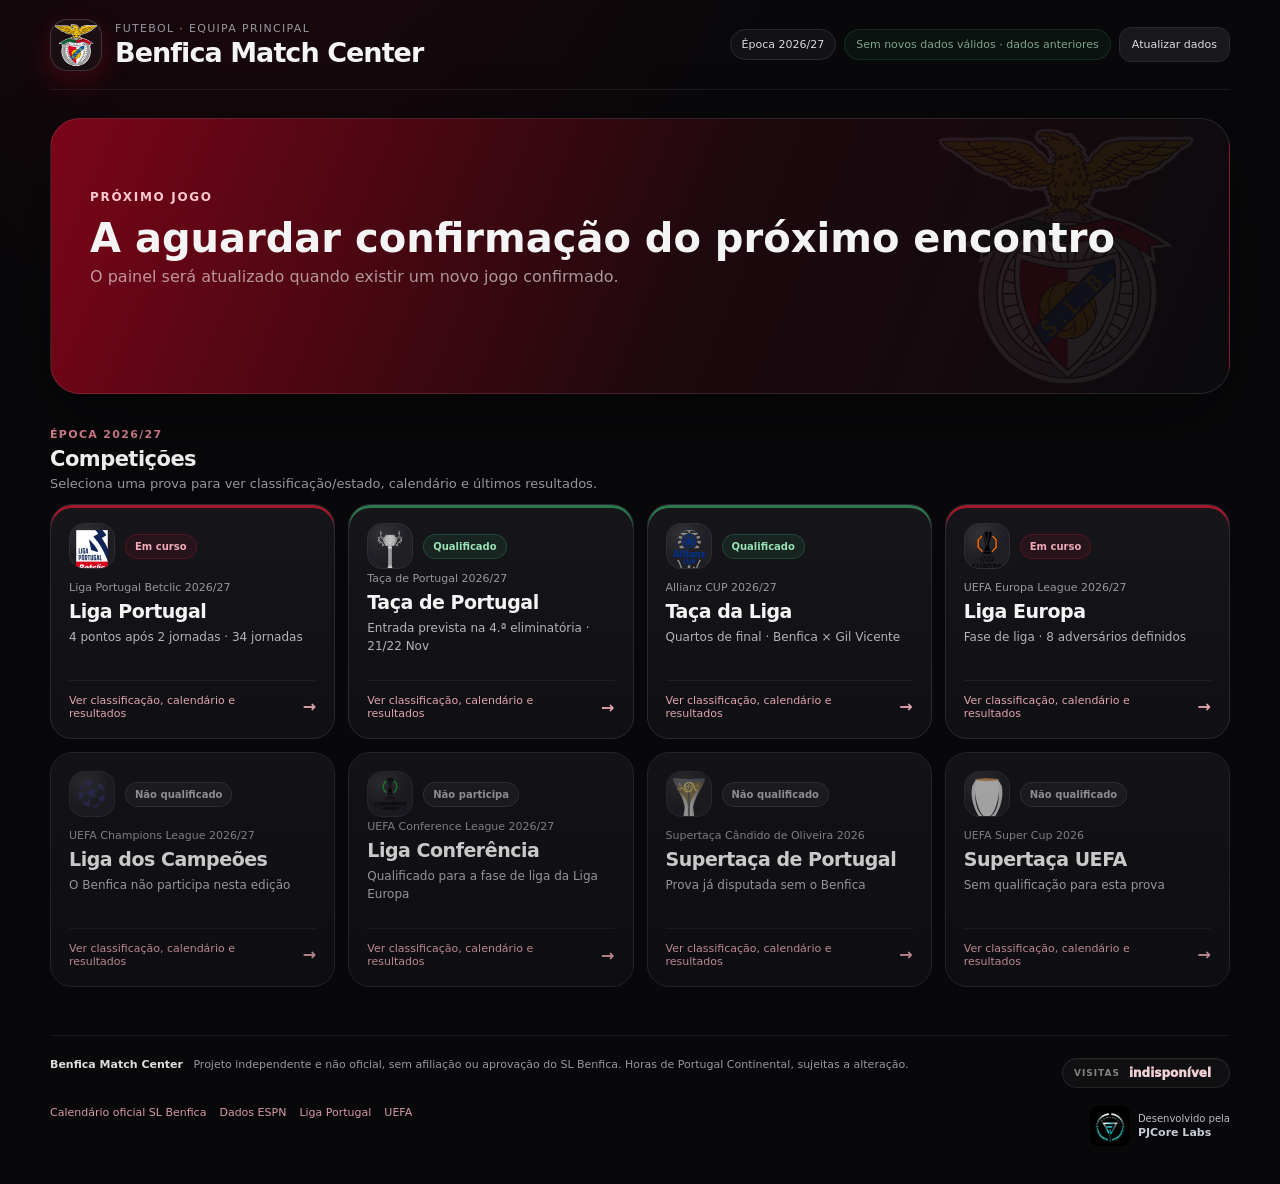
==== commit 916bf95d: "fix: remove technical coverage paragraph from public layout" ====
--- a/index.html
+++ b/index.html
@@ -8,7 +8,7 @@
   <title>Benfica Match Center</title>
   <link rel="manifest" href="manifest.webmanifest" />
   <link rel="icon" href="icons/benfica-crest.svg" type="image/svg+xml" />
-  <link rel="stylesheet" href="styles.css?v=30-online-ready" />
+  <link rel="stylesheet" href="styles.css?v=31-layout-fix" />
   <!-- GoatCounter: analytics + contador de visitas -->
   <script data-goatcounter="https://pajogusi.goatcounter.com/count" async src="https://gc.zgo.at/count.js"></script>
 </head>
@@ -30,7 +30,7 @@
     </header>
 
     <main>
-      <p id="dataCoverage" role="status">A consultar a fonte. A cobertura pode ser parcial; os dados de base não são informação em direto.</p>
+      <p id="dataCoverage" role="status" hidden>A atualizar os dados…</p>
       <section id="homeView">
         <section id="nextMatchHero" class="hero-card" aria-live="polite"></section>
 
@@ -77,7 +77,7 @@
     </footer>
   </div>
 
-  <script src="app.js?v=30-online-ready"></script>
+  <script src="app.js?v=31-layout-fix"></script>
   <script>
     (function () {
       const el = document.getElementById('goatcounter-visits');
--- a/styles.css
+++ b/styles.css
@@ -319,8 +319,8 @@
 .next-match-board { position: relative; z-index: 1; display: grid; grid-template-columns: minmax(0,1fr) minmax(190px,240px) minmax(0,1fr); align-items: center; gap: clamp(18px,4vw,46px); margin-top: 28px; }
 .next-team { min-width: 0; display: flex; flex-direction: column; align-items: center; text-align: center; }
 .next-team-role { margin-bottom: 11px; color: rgba(255,255,255,.55); text-transform: uppercase; letter-spacing: .13em; font-size: 10px; font-weight: 850; }
-.next-crest-shell { width: clamp(82px,9vw,112px); height: clamp(82px,9vw,112px); display: grid; place-items: center; margin-bottom: 15px; }
-.next-club-crest { width: 100%; height: 100%; object-fit: contain; filter: drop-shadow(0 12px 20px rgba(0,0,0,.32)); }
+.next-crest-shell { grid-template-rows: minmax(0,1fr); grid-template-columns: minmax(0,1fr); width: clamp(82px,9vw,112px); height: clamp(82px,9vw,112px); display: grid; place-items: center; margin-bottom: 15px; }
+.next-club-crest { display: block; min-width: 0; min-height: 0; max-width: 100%; max-height: 100%; width: 100%; height: 100%; object-fit: contain; filter: drop-shadow(0 12px 20px rgba(0,0,0,.32)); }
 .next-team strong { max-width: 100%; font-size: clamp(22px,3.1vw,35px); line-height: 1.05; letter-spacing: -.035em; overflow-wrap: anywhere; }
 .next-center { display: flex; flex-direction: column; align-items: center; text-align: center; min-width: 0; }
 .next-center-competition { min-height: 45px; display: flex; align-items: center; justify-content: center; gap: 9px; color: rgba(255,255,255,.68); font-size: 10px; text-transform: uppercase; letter-spacing: .075em; font-weight: 780; }
